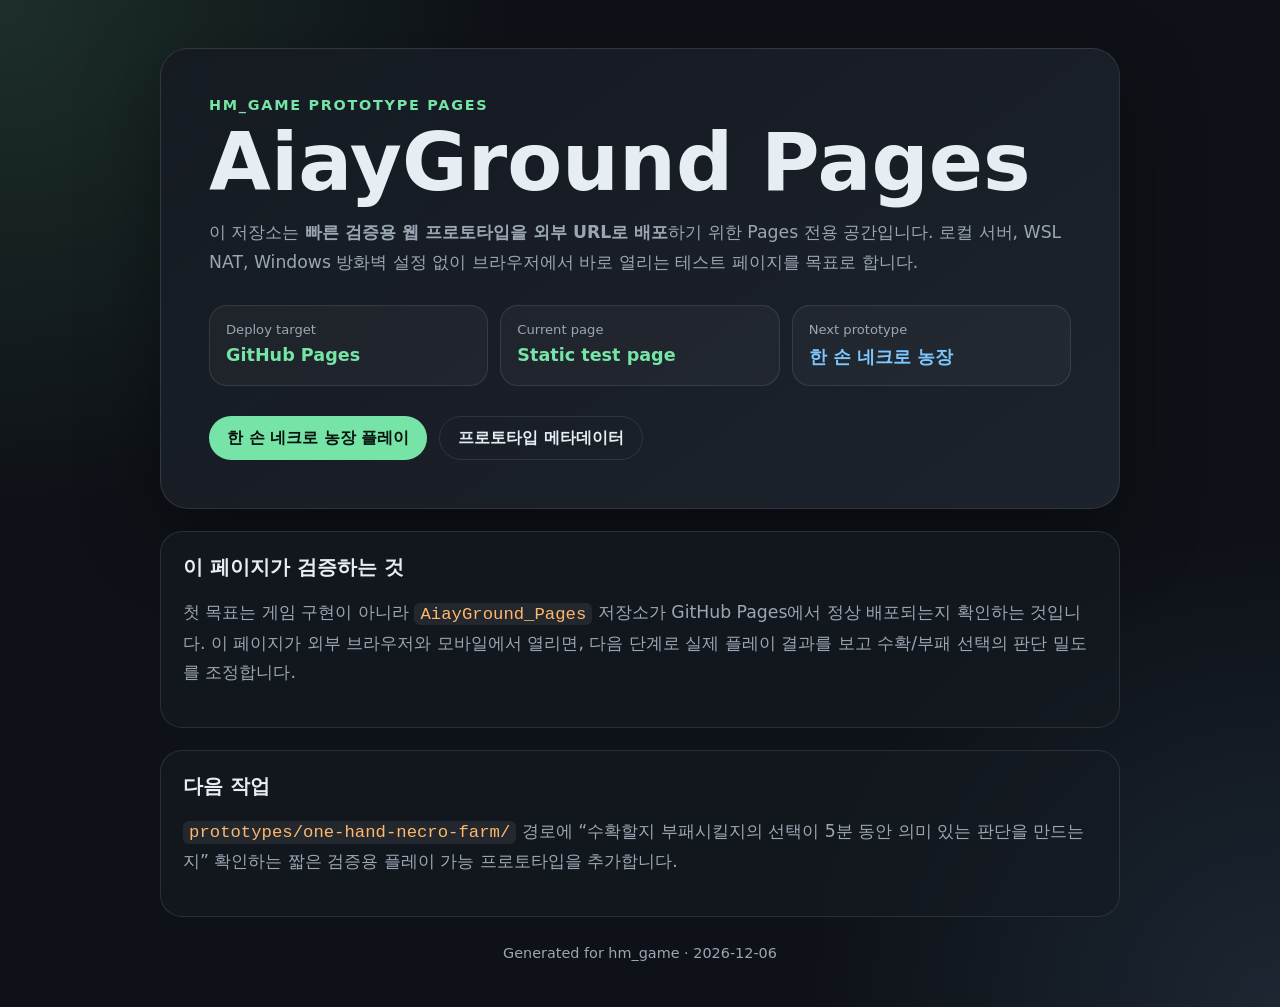
==== index.html @ cb05cf68 "[verified] add one-hand necro farm browser prototype" ====
<!doctype html>
<html lang="ko">
  <head>
    <meta charset="utf-8" />
    <meta name="viewport" content="width=device-width, initial-scale=1, viewport-fit=cover" />
    <title>AiayGround Pages</title>
    <meta name="description" content="hm_game 검증용 웹 프로토타입 배포 페이지" />
    <style>
      :root {
        color-scheme: dark;
        --bg: #0e1117;
        --panel: #161b22;
        --panel-2: #1f2630;
        --text: #e6edf3;
        --muted: #9aa7b3;
        --accent: #76e4a6;
        --accent-2: #7cc7ff;
        --danger: #ffb86b;
        --border: rgba(255,255,255,0.1);
        font-family: ui-sans-serif, system-ui, -apple-system, BlinkMacSystemFont, "Segoe UI", sans-serif;
      }
      * { box-sizing: border-box; }
      body {
        margin: 0;
        min-height: 100vh;
        background:
          radial-gradient(circle at top left, rgba(118, 228, 166, 0.14), transparent 32rem),
          radial-gradient(circle at bottom right, rgba(124, 199, 255, 0.12), transparent 30rem),
          var(--bg);
        color: var(--text);
      }
      main {
        width: min(960px, calc(100% - 32px));
        margin: 0 auto;
        padding: 48px 0;
      }
      .hero {
        border: 1px solid var(--border);
        background: linear-gradient(145deg, rgba(22,27,34,0.92), rgba(31,38,48,0.86));
        border-radius: 28px;
        padding: clamp(24px, 5vw, 48px);
        box-shadow: 0 28px 80px rgba(0,0,0,0.35);
      }
      .eyebrow {
        color: var(--accent);
        font-size: 0.9rem;
        font-weight: 700;
        letter-spacing: 0.12em;
        text-transform: uppercase;
      }
      h1 {
        margin: 12px 0 12px;
        font-size: clamp(2.2rem, 8vw, 5rem);
        line-height: 0.95;
      }
      p {
        color: var(--muted);
        font-size: 1.08rem;
        line-height: 1.7;
      }
      .status {
        display: grid;
        grid-template-columns: repeat(auto-fit, minmax(180px, 1fr));
        gap: 12px;
        margin: 28px 0;
      }
      .card {
        border: 1px solid var(--border);
        border-radius: 18px;
        background: rgba(255,255,255,0.035);
        padding: 16px;
      }
      .label {
        color: var(--muted);
        font-size: 0.82rem;
        margin-bottom: 8px;
      }
      .value {
        color: var(--text);
        font-size: 1.1rem;
        font-weight: 700;
      }
      .value.ok { color: var(--accent); }
      .value.next { color: var(--accent-2); }
      .actions {
        display: flex;
        flex-wrap: wrap;
        gap: 12px;
        margin-top: 30px;
      }
      a.button {
        display: inline-flex;
        align-items: center;
        min-height: 44px;
        border-radius: 999px;
        padding: 0 18px;
        color: #07130d;
        background: var(--accent);
        text-decoration: none;
        font-weight: 800;
      }
      a.button.secondary {
        color: var(--text);
        background: transparent;
        border: 1px solid var(--border);
      }
      .section {
        margin-top: 22px;
        border: 1px solid var(--border);
        border-radius: 22px;
        background: rgba(22,27,34,0.72);
        padding: 22px;
      }
      .section h2 {
        margin: 0 0 10px;
        font-size: 1.25rem;
      }
      code {
        color: var(--danger);
        background: rgba(255,255,255,0.07);
        border-radius: 6px;
        padding: 0.1em 0.35em;
      }
      footer {
        color: var(--muted);
        font-size: 0.9rem;
        text-align: center;
        padding: 28px 0 0;
      }
      @media (max-width: 560px) {
        main { width: min(100% - 20px, 960px); padding: 20px 0; }
        .hero { border-radius: 22px; }
        .actions { flex-direction: column; }
        a.button { justify-content: center; width: 100%; }
      }
    </style>
  </head>
  <body>
    <main>
      <section class="hero">
        <div class="eyebrow">hm_game prototype pages</div>
        <h1>AiayGround Pages</h1>
        <p>
          이 저장소는 <strong>빠른 검증용 웹 프로토타입을 외부 URL로 배포</strong>하기 위한 Pages 전용 공간입니다.
          로컬 서버, WSL NAT, Windows 방화벽 설정 없이 브라우저에서 바로 열리는 테스트 페이지를 목표로 합니다.
        </p>

        <div class="status">
          <div class="card">
            <div class="label">Deploy target</div>
            <div class="value ok">GitHub Pages</div>
          </div>
          <div class="card">
            <div class="label">Current page</div>
            <div class="value ok">Static test page</div>
          </div>
          <div class="card">
            <div class="label">Next prototype</div>
            <div class="value next">한 손 네크로 농장</div>
          </div>
        </div>

        <div class="actions">
          <a class="button" href="./prototypes/one-hand-necro-farm/">한 손 네크로 농장 플레이</a>
          <a class="button secondary" href="./prototypes/one-hand-necro-farm/prototype.meta.json">프로토타입 메타데이터</a>
        </div>
      </section>

      <section class="section">
        <h2>이 페이지가 검증하는 것</h2>
        <p>
          첫 목표는 게임 구현이 아니라 <code>AiayGround_Pages</code> 저장소가 GitHub Pages에서 정상 배포되는지 확인하는 것입니다.
          이 페이지가 외부 브라우저와 모바일에서 열리면, 다음 단계로 실제 플레이 결과를 보고 수확/부패 선택의 판단 밀도를 조정합니다.
        </p>
      </section>

      <section class="section">
        <h2>다음 작업</h2>
        <p>
          <code>prototypes/one-hand-necro-farm/</code> 경로에 “수확할지 부패시킬지의 선택이 5분 동안 의미 있는 판단을 만드는지” 확인하는
          짧은 검증용 플레이 가능 프로토타입을 추가합니다.
        </p>
      </section>

      <footer>
        Generated for hm_game · <span id="stamp"></span>
      </footer>
    </main>
    <script>
      document.getElementById('stamp').textContent = new Date().toISOString().slice(0, 10);
    </script>
  </body>
</html>
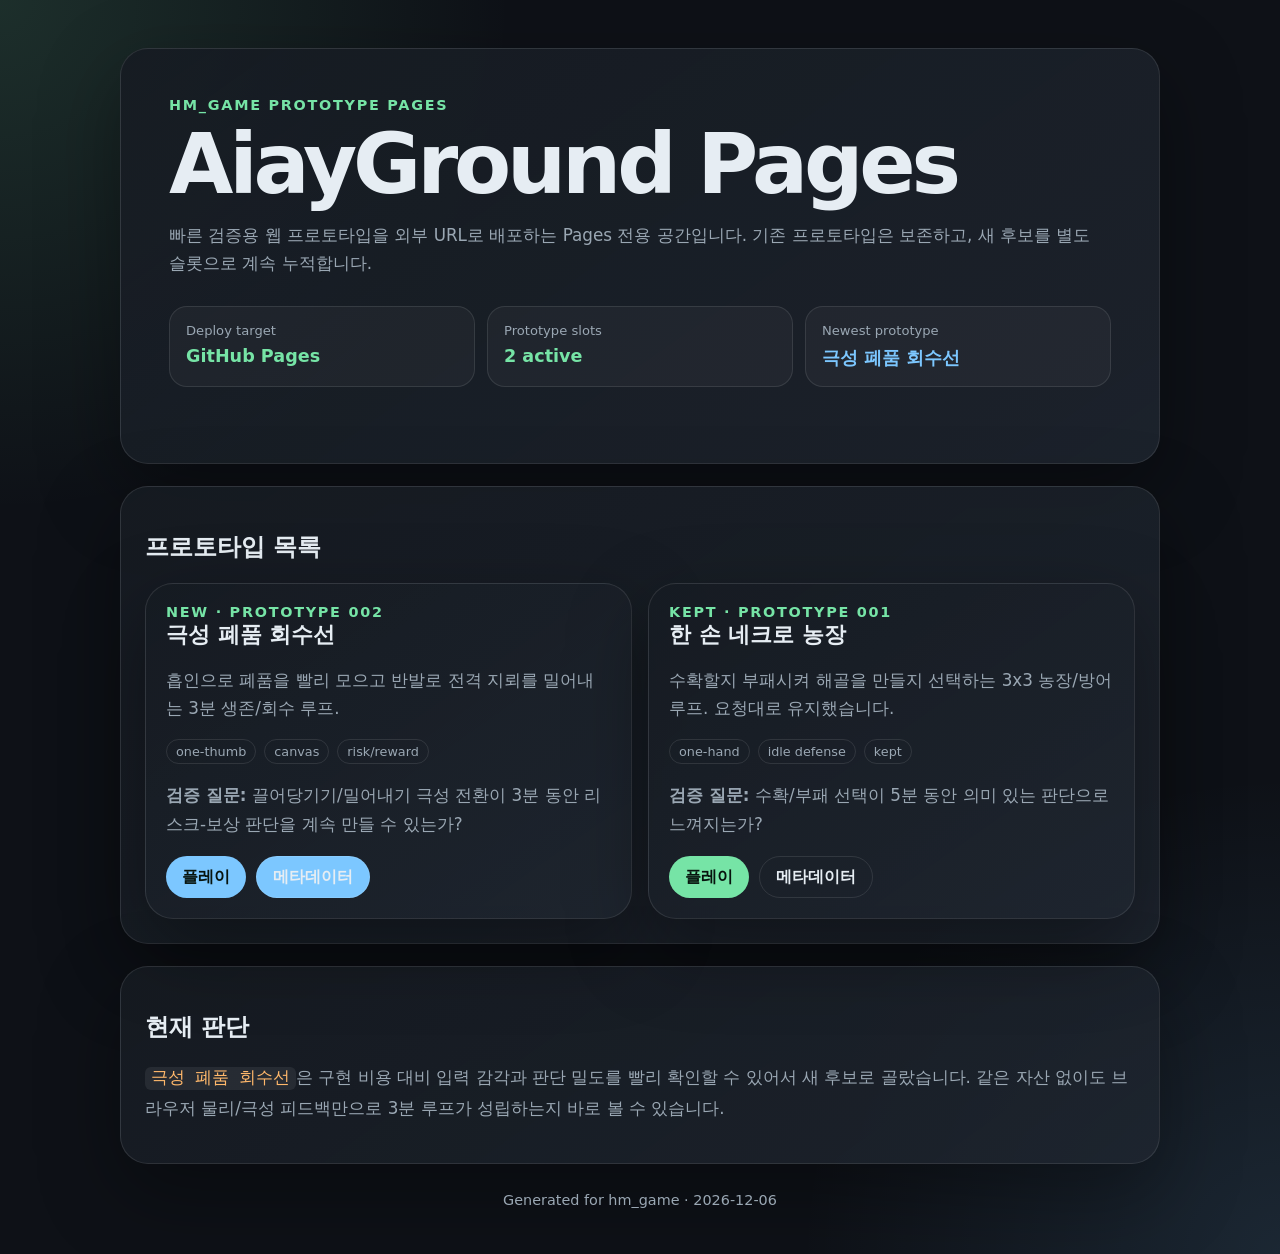
==== commit 5b4d3d8f: "[verified] add polarity salvage browser prototype" ====
--- a/index.html
+++ b/index.html
@@ -6,133 +6,11 @@
     <title>AiayGround Pages</title>
     <meta name="description" content="hm_game 검증용 웹 프로토타입 배포 페이지" />
     <style>
-      :root {
-        color-scheme: dark;
-        --bg: #0e1117;
-        --panel: #161b22;
-        --panel-2: #1f2630;
-        --text: #e6edf3;
-        --muted: #9aa7b3;
-        --accent: #76e4a6;
-        --accent-2: #7cc7ff;
-        --danger: #ffb86b;
-        --border: rgba(255,255,255,0.1);
-        font-family: ui-sans-serif, system-ui, -apple-system, BlinkMacSystemFont, "Segoe UI", sans-serif;
-      }
-      * { box-sizing: border-box; }
-      body {
-        margin: 0;
-        min-height: 100vh;
-        background:
-          radial-gradient(circle at top left, rgba(118, 228, 166, 0.14), transparent 32rem),
-          radial-gradient(circle at bottom right, rgba(124, 199, 255, 0.12), transparent 30rem),
-          var(--bg);
-        color: var(--text);
-      }
-      main {
-        width: min(960px, calc(100% - 32px));
-        margin: 0 auto;
-        padding: 48px 0;
-      }
-      .hero {
-        border: 1px solid var(--border);
-        background: linear-gradient(145deg, rgba(22,27,34,0.92), rgba(31,38,48,0.86));
-        border-radius: 28px;
-        padding: clamp(24px, 5vw, 48px);
-        box-shadow: 0 28px 80px rgba(0,0,0,0.35);
-      }
-      .eyebrow {
-        color: var(--accent);
-        font-size: 0.9rem;
-        font-weight: 700;
-        letter-spacing: 0.12em;
-        text-transform: uppercase;
-      }
-      h1 {
-        margin: 12px 0 12px;
-        font-size: clamp(2.2rem, 8vw, 5rem);
-        line-height: 0.95;
-      }
-      p {
-        color: var(--muted);
-        font-size: 1.08rem;
-        line-height: 1.7;
-      }
-      .status {
-        display: grid;
-        grid-template-columns: repeat(auto-fit, minmax(180px, 1fr));
-        gap: 12px;
-        margin: 28px 0;
-      }
-      .card {
-        border: 1px solid var(--border);
-        border-radius: 18px;
-        background: rgba(255,255,255,0.035);
-        padding: 16px;
-      }
-      .label {
-        color: var(--muted);
-        font-size: 0.82rem;
-        margin-bottom: 8px;
-      }
-      .value {
-        color: var(--text);
-        font-size: 1.1rem;
-        font-weight: 700;
-      }
-      .value.ok { color: var(--accent); }
-      .value.next { color: var(--accent-2); }
-      .actions {
-        display: flex;
-        flex-wrap: wrap;
-        gap: 12px;
-        margin-top: 30px;
-      }
-      a.button {
-        display: inline-flex;
-        align-items: center;
-        min-height: 44px;
-        border-radius: 999px;
-        padding: 0 18px;
-        color: #07130d;
-        background: var(--accent);
-        text-decoration: none;
-        font-weight: 800;
-      }
-      a.button.secondary {
-        color: var(--text);
-        background: transparent;
-        border: 1px solid var(--border);
-      }
-      .section {
-        margin-top: 22px;
-        border: 1px solid var(--border);
-        border-radius: 22px;
-        background: rgba(22,27,34,0.72);
-        padding: 22px;
-      }
-      .section h2 {
-        margin: 0 0 10px;
-        font-size: 1.25rem;
-      }
-      code {
-        color: var(--danger);
-        background: rgba(255,255,255,0.07);
-        border-radius: 6px;
-        padding: 0.1em 0.35em;
-      }
-      footer {
-        color: var(--muted);
-        font-size: 0.9rem;
-        text-align: center;
-        padding: 28px 0 0;
-      }
-      @media (max-width: 560px) {
-        main { width: min(100% - 20px, 960px); padding: 20px 0; }
-        .hero { border-radius: 22px; }
-        .actions { flex-direction: column; }
-        a.button { justify-content: center; width: 100%; }
-      }
+      :root { color-scheme: dark; --bg:#0e1117; --panel:#161b22; --panel2:#1f2630; --text:#e6edf3; --muted:#9aa7b3; --accent:#76e4a6; --accent2:#7cc7ff; --warn:#ffb86b; --border:rgba(255,255,255,.1); font-family:ui-sans-serif,system-ui,-apple-system,BlinkMacSystemFont,"Segoe UI",sans-serif; }
+      *{box-sizing:border-box} body{margin:0;min-height:100vh;background:radial-gradient(circle at top left,rgba(118,228,166,.14),transparent 32rem),radial-gradient(circle at bottom right,rgba(124,199,255,.12),transparent 30rem),var(--bg);color:var(--text)}
+      main{width:min(1040px,calc(100% - 32px));margin:0 auto;padding:48px 0}.hero,.section,.proto{border:1px solid var(--border);background:linear-gradient(145deg,rgba(22,27,34,.92),rgba(31,38,48,.82));border-radius:28px;box-shadow:0 28px 80px rgba(0,0,0,.35)}.hero{padding:clamp(24px,5vw,48px)}
+      .eyebrow{color:var(--accent);font-size:.9rem;font-weight:800;letter-spacing:.12em;text-transform:uppercase}h1{margin:12px 0;font-size:clamp(2.4rem,8vw,5.2rem);line-height:.95;letter-spacing:-.05em}p{color:var(--muted);font-size:1.05rem;line-height:1.7}.status{display:grid;grid-template-columns:repeat(auto-fit,minmax(180px,1fr));gap:12px;margin:28px 0}.card{border:1px solid var(--border);border-radius:18px;background:rgba(255,255,255,.035);padding:16px}.label{color:var(--muted);font-size:.82rem;margin-bottom:8px}.value{font-size:1.1rem;font-weight:800}.ok{color:var(--accent)}.next{color:var(--accent2)}
+      .section{margin-top:22px;padding:24px}.grid{display:grid;grid-template-columns:repeat(auto-fit,minmax(280px,1fr));gap:16px;margin-top:14px}.proto{padding:20px}.proto h3{margin:0 0 8px;font-size:1.35rem}.tags{display:flex;flex-wrap:wrap;gap:8px;margin:14px 0}.tag{border:1px solid var(--border);border-radius:999px;padding:4px 9px;color:var(--muted);font-size:.8rem}.actions{display:flex;flex-wrap:wrap;gap:10px;margin-top:18px}a.button{display:inline-flex;align-items:center;justify-content:center;min-height:42px;border-radius:999px;padding:0 16px;color:#07130d;background:var(--accent);text-decoration:none;font-weight:900}.proto.featured a.button{background:var(--accent2)}a.secondary{color:var(--text);background:transparent;border:1px solid var(--border)}code{color:var(--warn);background:rgba(255,255,255,.07);border-radius:6px;padding:.1em .35em}footer{color:var(--muted);font-size:.9rem;text-align:center;padding:28px 0 0}@media(max-width:560px){main{width:min(100% - 20px,1040px);padding:20px 0}.hero,.section,.proto{border-radius:22px}.actions{flex-direction:column}a.button{width:100%}}
     </style>
   </head>
   <body>
@@ -140,54 +18,40 @@
       <section class="hero">
         <div class="eyebrow">hm_game prototype pages</div>
         <h1>AiayGround Pages</h1>
-        <p>
-          이 저장소는 <strong>빠른 검증용 웹 프로토타입을 외부 URL로 배포</strong>하기 위한 Pages 전용 공간입니다.
-          로컬 서버, WSL NAT, Windows 방화벽 설정 없이 브라우저에서 바로 열리는 테스트 페이지를 목표로 합니다.
-        </p>
-
+        <p>빠른 검증용 웹 프로토타입을 외부 URL로 배포하는 Pages 전용 공간입니다. 기존 프로토타입은 보존하고, 새 후보를 별도 슬롯으로 계속 누적합니다.</p>
         <div class="status">
-          <div class="card">
-            <div class="label">Deploy target</div>
-            <div class="value ok">GitHub Pages</div>
-          </div>
-          <div class="card">
-            <div class="label">Current page</div>
-            <div class="value ok">Static test page</div>
-          </div>
-          <div class="card">
-            <div class="label">Next prototype</div>
-            <div class="value next">한 손 네크로 농장</div>
-          </div>
-        </div>
-
-        <div class="actions">
-          <a class="button" href="./prototypes/one-hand-necro-farm/">한 손 네크로 농장 플레이</a>
-          <a class="button secondary" href="./prototypes/one-hand-necro-farm/prototype.meta.json">프로토타입 메타데이터</a>
+          <div class="card"><div class="label">Deploy target</div><div class="value ok">GitHub Pages</div></div>
+          <div class="card"><div class="label">Prototype slots</div><div class="value ok">2 active</div></div>
+          <div class="card"><div class="label">Newest prototype</div><div class="value next">극성 폐품 회수선</div></div>
         </div>
       </section>
-
       <section class="section">
-        <h2>이 페이지가 검증하는 것</h2>
-        <p>
-          첫 목표는 게임 구현이 아니라 <code>AiayGround_Pages</code> 저장소가 GitHub Pages에서 정상 배포되는지 확인하는 것입니다.
-          이 페이지가 외부 브라우저와 모바일에서 열리면, 다음 단계로 실제 플레이 결과를 보고 수확/부패 선택의 판단 밀도를 조정합니다.
-        </p>
+        <h2>프로토타입 목록</h2>
+        <div class="grid">
+          <article class="proto featured">
+            <div class="eyebrow">new · prototype 002</div>
+            <h3>극성 폐품 회수선</h3>
+            <p>흡인으로 폐품을 빨리 모으고 반발로 전격 지뢰를 밀어내는 3분 생존/회수 루프.</p>
+            <div class="tags"><span class="tag">one-thumb</span><span class="tag">canvas</span><span class="tag">risk/reward</span></div>
+            <p><strong>검증 질문:</strong> 끌어당기기/밀어내기 극성 전환이 3분 동안 리스크-보상 판단을 계속 만들 수 있는가?</p>
+            <div class="actions"><a class="button" href="./prototypes/polarity-salvage/">플레이</a><a class="button secondary" href="./prototypes/polarity-salvage/prototype.meta.json">메타데이터</a></div>
+          </article>
+          <article class="proto">
+            <div class="eyebrow">kept · prototype 001</div>
+            <h3>한 손 네크로 농장</h3>
+            <p>수확할지 부패시켜 해골을 만들지 선택하는 3x3 농장/방어 루프. 요청대로 유지했습니다.</p>
+            <div class="tags"><span class="tag">one-hand</span><span class="tag">idle defense</span><span class="tag">kept</span></div>
+            <p><strong>검증 질문:</strong> 수확/부패 선택이 5분 동안 의미 있는 판단으로 느껴지는가?</p>
+            <div class="actions"><a class="button" href="./prototypes/one-hand-necro-farm/">플레이</a><a class="button secondary" href="./prototypes/one-hand-necro-farm/prototype.meta.json">메타데이터</a></div>
+          </article>
+        </div>
       </section>
-
       <section class="section">
-        <h2>다음 작업</h2>
-        <p>
-          <code>prototypes/one-hand-necro-farm/</code> 경로에 “수확할지 부패시킬지의 선택이 5분 동안 의미 있는 판단을 만드는지” 확인하는
-          짧은 검증용 플레이 가능 프로토타입을 추가합니다.
-        </p>
+        <h2>현재 판단</h2>
+        <p><code>극성 폐품 회수선</code>은 구현 비용 대비 입력 감각과 판단 밀도를 빨리 확인할 수 있어서 새 후보로 골랐습니다. 같은 자산 없이도 브라우저 물리/극성 피드백만으로 3분 루프가 성립하는지 바로 볼 수 있습니다.</p>
       </section>
-
-      <footer>
-        Generated for hm_game · <span id="stamp"></span>
-      </footer>
+      <footer>Generated for hm_game · <span id="stamp"></span></footer>
     </main>
-    <script>
-      document.getElementById('stamp').textContent = new Date().toISOString().slice(0, 10);
-    </script>
+    <script>document.getElementById('stamp').textContent = new Date().toISOString().slice(0,10);</script>
   </body>
 </html>
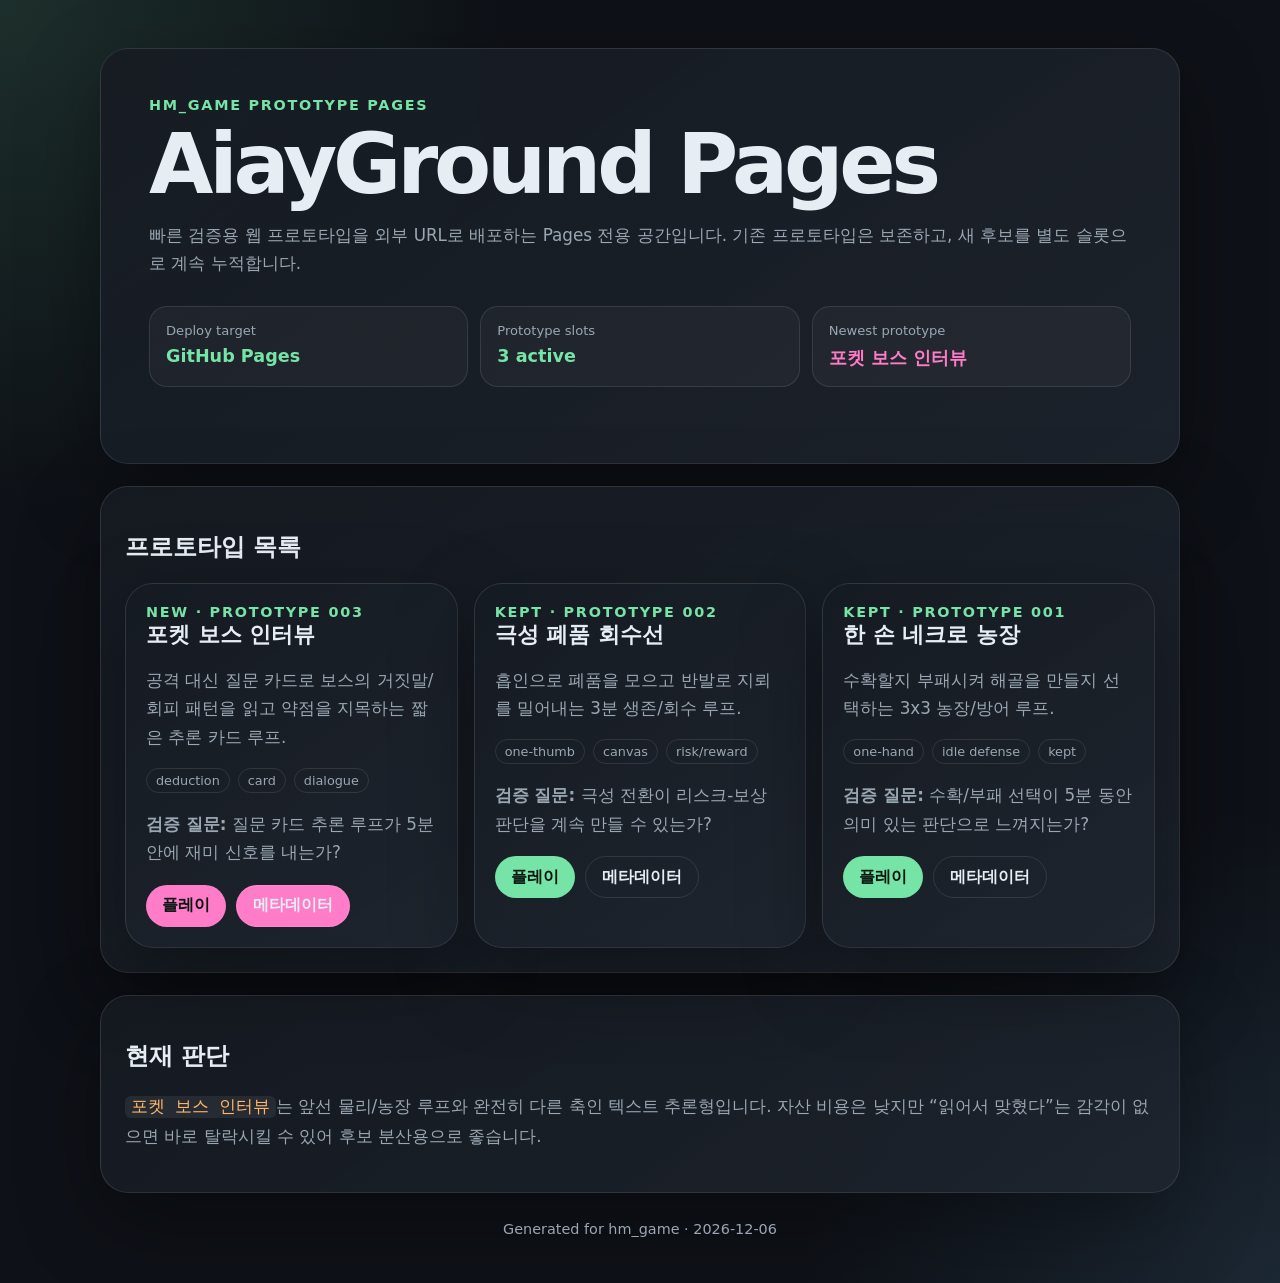
==== commit 1bc7b375: "[verified] add boss interview browser prototype" ====
--- a/index.html
+++ b/index.html
@@ -6,52 +6,18 @@
     <title>AiayGround Pages</title>
     <meta name="description" content="hm_game 검증용 웹 프로토타입 배포 페이지" />
     <style>
-      :root { color-scheme: dark; --bg:#0e1117; --panel:#161b22; --panel2:#1f2630; --text:#e6edf3; --muted:#9aa7b3; --accent:#76e4a6; --accent2:#7cc7ff; --warn:#ffb86b; --border:rgba(255,255,255,.1); font-family:ui-sans-serif,system-ui,-apple-system,BlinkMacSystemFont,"Segoe UI",sans-serif; }
-      *{box-sizing:border-box} body{margin:0;min-height:100vh;background:radial-gradient(circle at top left,rgba(118,228,166,.14),transparent 32rem),radial-gradient(circle at bottom right,rgba(124,199,255,.12),transparent 30rem),var(--bg);color:var(--text)}
-      main{width:min(1040px,calc(100% - 32px));margin:0 auto;padding:48px 0}.hero,.section,.proto{border:1px solid var(--border);background:linear-gradient(145deg,rgba(22,27,34,.92),rgba(31,38,48,.82));border-radius:28px;box-shadow:0 28px 80px rgba(0,0,0,.35)}.hero{padding:clamp(24px,5vw,48px)}
-      .eyebrow{color:var(--accent);font-size:.9rem;font-weight:800;letter-spacing:.12em;text-transform:uppercase}h1{margin:12px 0;font-size:clamp(2.4rem,8vw,5.2rem);line-height:.95;letter-spacing:-.05em}p{color:var(--muted);font-size:1.05rem;line-height:1.7}.status{display:grid;grid-template-columns:repeat(auto-fit,minmax(180px,1fr));gap:12px;margin:28px 0}.card{border:1px solid var(--border);border-radius:18px;background:rgba(255,255,255,.035);padding:16px}.label{color:var(--muted);font-size:.82rem;margin-bottom:8px}.value{font-size:1.1rem;font-weight:800}.ok{color:var(--accent)}.next{color:var(--accent2)}
-      .section{margin-top:22px;padding:24px}.grid{display:grid;grid-template-columns:repeat(auto-fit,minmax(280px,1fr));gap:16px;margin-top:14px}.proto{padding:20px}.proto h3{margin:0 0 8px;font-size:1.35rem}.tags{display:flex;flex-wrap:wrap;gap:8px;margin:14px 0}.tag{border:1px solid var(--border);border-radius:999px;padding:4px 9px;color:var(--muted);font-size:.8rem}.actions{display:flex;flex-wrap:wrap;gap:10px;margin-top:18px}a.button{display:inline-flex;align-items:center;justify-content:center;min-height:42px;border-radius:999px;padding:0 16px;color:#07130d;background:var(--accent);text-decoration:none;font-weight:900}.proto.featured a.button{background:var(--accent2)}a.secondary{color:var(--text);background:transparent;border:1px solid var(--border)}code{color:var(--warn);background:rgba(255,255,255,.07);border-radius:6px;padding:.1em .35em}footer{color:var(--muted);font-size:.9rem;text-align:center;padding:28px 0 0}@media(max-width:560px){main{width:min(100% - 20px,1040px);padding:20px 0}.hero,.section,.proto{border-radius:22px}.actions{flex-direction:column}a.button{width:100%}}
+      :root{color-scheme:dark;--bg:#0e1117;--panel:#161b22;--panel2:#1f2630;--text:#e6edf3;--muted:#9aa7b3;--accent:#76e4a6;--accent2:#7cc7ff;--pink:#ff7cc8;--warn:#ffb86b;--border:rgba(255,255,255,.1);font-family:ui-sans-serif,system-ui,-apple-system,BlinkMacSystemFont,"Segoe UI",sans-serif}*{box-sizing:border-box}body{margin:0;min-height:100vh;background:radial-gradient(circle at top left,rgba(118,228,166,.14),transparent 32rem),radial-gradient(circle at bottom right,rgba(124,199,255,.12),transparent 30rem),var(--bg);color:var(--text)}main{width:min(1080px,calc(100% - 32px));margin:0 auto;padding:48px 0}.hero,.section,.proto{border:1px solid var(--border);background:linear-gradient(145deg,rgba(22,27,34,.92),rgba(31,38,48,.82));border-radius:28px;box-shadow:0 28px 80px rgba(0,0,0,.35)}.hero{padding:clamp(24px,5vw,48px)}.eyebrow{color:var(--accent);font-size:.9rem;font-weight:800;letter-spacing:.12em;text-transform:uppercase}h1{margin:12px 0;font-size:clamp(2.4rem,8vw,5.2rem);line-height:.95;letter-spacing:-.05em}p{color:var(--muted);font-size:1.05rem;line-height:1.7}.status{display:grid;grid-template-columns:repeat(auto-fit,minmax(180px,1fr));gap:12px;margin:28px 0}.card{border:1px solid var(--border);border-radius:18px;background:rgba(255,255,255,.035);padding:16px}.label{color:var(--muted);font-size:.82rem;margin-bottom:8px}.value{font-size:1.1rem;font-weight:800}.ok{color:var(--accent)}.next{color:var(--pink)}.section{margin-top:22px;padding:24px}.grid{display:grid;grid-template-columns:repeat(auto-fit,minmax(280px,1fr));gap:16px;margin-top:14px}.proto{padding:20px}.proto h3{margin:0 0 8px;font-size:1.35rem}.tags{display:flex;flex-wrap:wrap;gap:8px;margin:14px 0}.tag{border:1px solid var(--border);border-radius:999px;padding:4px 9px;color:var(--muted);font-size:.8rem}.actions{display:flex;flex-wrap:wrap;gap:10px;margin-top:18px}a.button{display:inline-flex;align-items:center;justify-content:center;min-height:42px;border-radius:999px;padding:0 16px;color:#07130d;background:var(--accent);text-decoration:none;font-weight:900}.proto.featured a.button{background:var(--pink)}a.secondary{color:var(--text);background:transparent;border:1px solid var(--border)}code{color:var(--warn);background:rgba(255,255,255,.07);border-radius:6px;padding:.1em .35em}footer{color:var(--muted);font-size:.9rem;text-align:center;padding:28px 0 0}@media(max-width:560px){main{width:min(100% - 20px,1080px);padding:20px 0}.hero,.section,.proto{border-radius:22px}.actions{flex-direction:column}a.button{width:100%}}
     </style>
   </head>
-  <body>
-    <main>
-      <section class="hero">
-        <div class="eyebrow">hm_game prototype pages</div>
-        <h1>AiayGround Pages</h1>
-        <p>빠른 검증용 웹 프로토타입을 외부 URL로 배포하는 Pages 전용 공간입니다. 기존 프로토타입은 보존하고, 새 후보를 별도 슬롯으로 계속 누적합니다.</p>
-        <div class="status">
-          <div class="card"><div class="label">Deploy target</div><div class="value ok">GitHub Pages</div></div>
-          <div class="card"><div class="label">Prototype slots</div><div class="value ok">2 active</div></div>
-          <div class="card"><div class="label">Newest prototype</div><div class="value next">극성 폐품 회수선</div></div>
-        </div>
-      </section>
-      <section class="section">
-        <h2>프로토타입 목록</h2>
-        <div class="grid">
-          <article class="proto featured">
-            <div class="eyebrow">new · prototype 002</div>
-            <h3>극성 폐품 회수선</h3>
-            <p>흡인으로 폐품을 빨리 모으고 반발로 전격 지뢰를 밀어내는 3분 생존/회수 루프.</p>
-            <div class="tags"><span class="tag">one-thumb</span><span class="tag">canvas</span><span class="tag">risk/reward</span></div>
-            <p><strong>검증 질문:</strong> 끌어당기기/밀어내기 극성 전환이 3분 동안 리스크-보상 판단을 계속 만들 수 있는가?</p>
-            <div class="actions"><a class="button" href="./prototypes/polarity-salvage/">플레이</a><a class="button secondary" href="./prototypes/polarity-salvage/prototype.meta.json">메타데이터</a></div>
-          </article>
-          <article class="proto">
-            <div class="eyebrow">kept · prototype 001</div>
-            <h3>한 손 네크로 농장</h3>
-            <p>수확할지 부패시켜 해골을 만들지 선택하는 3x3 농장/방어 루프. 요청대로 유지했습니다.</p>
-            <div class="tags"><span class="tag">one-hand</span><span class="tag">idle defense</span><span class="tag">kept</span></div>
-            <p><strong>검증 질문:</strong> 수확/부패 선택이 5분 동안 의미 있는 판단으로 느껴지는가?</p>
-            <div class="actions"><a class="button" href="./prototypes/one-hand-necro-farm/">플레이</a><a class="button secondary" href="./prototypes/one-hand-necro-farm/prototype.meta.json">메타데이터</a></div>
-          </article>
-        </div>
-      </section>
-      <section class="section">
-        <h2>현재 판단</h2>
-        <p><code>극성 폐품 회수선</code>은 구현 비용 대비 입력 감각과 판단 밀도를 빨리 확인할 수 있어서 새 후보로 골랐습니다. 같은 자산 없이도 브라우저 물리/극성 피드백만으로 3분 루프가 성립하는지 바로 볼 수 있습니다.</p>
-      </section>
-      <footer>Generated for hm_game · <span id="stamp"></span></footer>
-    </main>
-    <script>document.getElementById('stamp').textContent = new Date().toISOString().slice(0,10);</script>
-  </body>
+  <body><main>
+    <section class="hero"><div class="eyebrow">hm_game prototype pages</div><h1>AiayGround Pages</h1><p>빠른 검증용 웹 프로토타입을 외부 URL로 배포하는 Pages 전용 공간입니다. 기존 프로토타입은 보존하고, 새 후보를 별도 슬롯으로 계속 누적합니다.</p><div class="status"><div class="card"><div class="label">Deploy target</div><div class="value ok">GitHub Pages</div></div><div class="card"><div class="label">Prototype slots</div><div class="value ok">3 active</div></div><div class="card"><div class="label">Newest prototype</div><div class="value next">포켓 보스 인터뷰</div></div></div></section>
+    <section class="section"><h2>프로토타입 목록</h2><div class="grid">
+      <article class="proto featured"><div class="eyebrow">new · prototype 003</div><h3>포켓 보스 인터뷰</h3><p>공격 대신 질문 카드로 보스의 거짓말/회피 패턴을 읽고 약점을 지목하는 짧은 추론 카드 루프.</p><div class="tags"><span class="tag">deduction</span><span class="tag">card</span><span class="tag">dialogue</span></div><p><strong>검증 질문:</strong> 질문 카드 추론 루프가 5분 안에 재미 신호를 내는가?</p><div class="actions"><a class="button" href="./prototypes/boss-interview/">플레이</a><a class="button secondary" href="./prototypes/boss-interview/prototype.meta.json">메타데이터</a></div></article>
+      <article class="proto"><div class="eyebrow">kept · prototype 002</div><h3>극성 폐품 회수선</h3><p>흡인으로 폐품을 모으고 반발로 지뢰를 밀어내는 3분 생존/회수 루프.</p><div class="tags"><span class="tag">one-thumb</span><span class="tag">canvas</span><span class="tag">risk/reward</span></div><p><strong>검증 질문:</strong> 극성 전환이 리스크-보상 판단을 계속 만들 수 있는가?</p><div class="actions"><a class="button" href="./prototypes/polarity-salvage/">플레이</a><a class="button secondary" href="./prototypes/polarity-salvage/prototype.meta.json">메타데이터</a></div></article>
+      <article class="proto"><div class="eyebrow">kept · prototype 001</div><h3>한 손 네크로 농장</h3><p>수확할지 부패시켜 해골을 만들지 선택하는 3x3 농장/방어 루프.</p><div class="tags"><span class="tag">one-hand</span><span class="tag">idle defense</span><span class="tag">kept</span></div><p><strong>검증 질문:</strong> 수확/부패 선택이 5분 동안 의미 있는 판단으로 느껴지는가?</p><div class="actions"><a class="button" href="./prototypes/one-hand-necro-farm/">플레이</a><a class="button secondary" href="./prototypes/one-hand-necro-farm/prototype.meta.json">메타데이터</a></div></article>
+    </div></section>
+    <section class="section"><h2>현재 판단</h2><p><code>포켓 보스 인터뷰</code>는 앞선 물리/농장 루프와 완전히 다른 축인 텍스트 추론형입니다. 자산 비용은 낮지만 “읽어서 맞혔다”는 감각이 없으면 바로 탈락시킬 수 있어 후보 분산용으로 좋습니다.</p></section>
+    <footer>Generated for hm_game · <span id="stamp"></span></footer>
+    <script>document.getElementById('stamp').textContent=new Date().toISOString().slice(0,10);</script>
+  </main></body>
 </html>
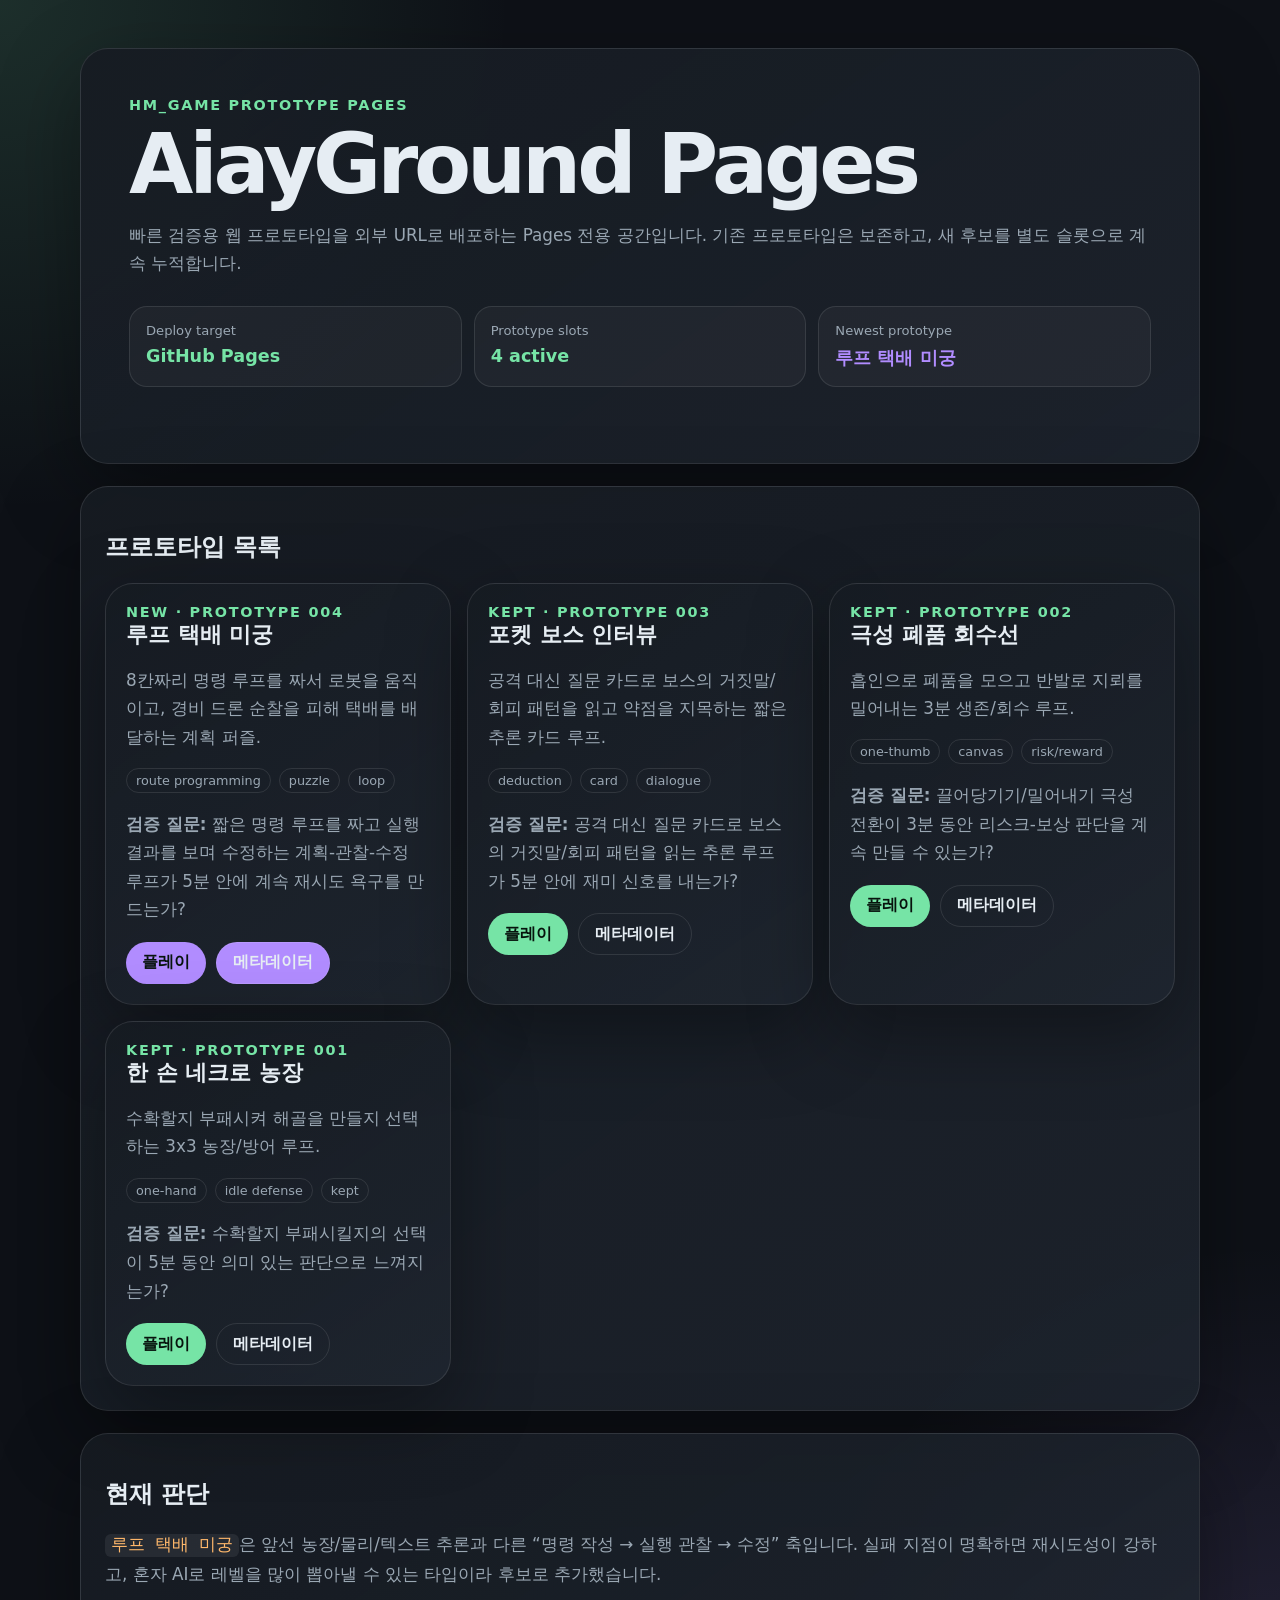
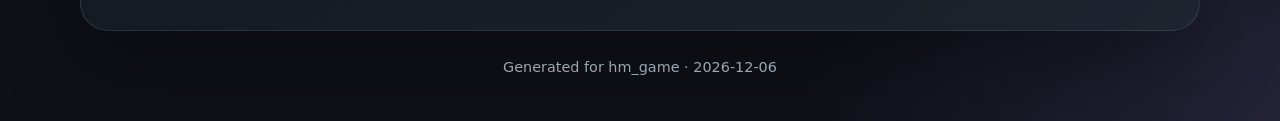
==== commit 226561e8: "[verified] add loop courier browser prototype" ====
--- a/index.html
+++ b/index.html
@@ -1,23 +1 @@
-<!doctype html>
-<html lang="ko">
-  <head>
-    <meta charset="utf-8" />
-    <meta name="viewport" content="width=device-width, initial-scale=1, viewport-fit=cover" />
-    <title>AiayGround Pages</title>
-    <meta name="description" content="hm_game 검증용 웹 프로토타입 배포 페이지" />
-    <style>
-      :root{color-scheme:dark;--bg:#0e1117;--panel:#161b22;--panel2:#1f2630;--text:#e6edf3;--muted:#9aa7b3;--accent:#76e4a6;--accent2:#7cc7ff;--pink:#ff7cc8;--warn:#ffb86b;--border:rgba(255,255,255,.1);font-family:ui-sans-serif,system-ui,-apple-system,BlinkMacSystemFont,"Segoe UI",sans-serif}*{box-sizing:border-box}body{margin:0;min-height:100vh;background:radial-gradient(circle at top left,rgba(118,228,166,.14),transparent 32rem),radial-gradient(circle at bottom right,rgba(124,199,255,.12),transparent 30rem),var(--bg);color:var(--text)}main{width:min(1080px,calc(100% - 32px));margin:0 auto;padding:48px 0}.hero,.section,.proto{border:1px solid var(--border);background:linear-gradient(145deg,rgba(22,27,34,.92),rgba(31,38,48,.82));border-radius:28px;box-shadow:0 28px 80px rgba(0,0,0,.35)}.hero{padding:clamp(24px,5vw,48px)}.eyebrow{color:var(--accent);font-size:.9rem;font-weight:800;letter-spacing:.12em;text-transform:uppercase}h1{margin:12px 0;font-size:clamp(2.4rem,8vw,5.2rem);line-height:.95;letter-spacing:-.05em}p{color:var(--muted);font-size:1.05rem;line-height:1.7}.status{display:grid;grid-template-columns:repeat(auto-fit,minmax(180px,1fr));gap:12px;margin:28px 0}.card{border:1px solid var(--border);border-radius:18px;background:rgba(255,255,255,.035);padding:16px}.label{color:var(--muted);font-size:.82rem;margin-bottom:8px}.value{font-size:1.1rem;font-weight:800}.ok{color:var(--accent)}.next{color:var(--pink)}.section{margin-top:22px;padding:24px}.grid{display:grid;grid-template-columns:repeat(auto-fit,minmax(280px,1fr));gap:16px;margin-top:14px}.proto{padding:20px}.proto h3{margin:0 0 8px;font-size:1.35rem}.tags{display:flex;flex-wrap:wrap;gap:8px;margin:14px 0}.tag{border:1px solid var(--border);border-radius:999px;padding:4px 9px;color:var(--muted);font-size:.8rem}.actions{display:flex;flex-wrap:wrap;gap:10px;margin-top:18px}a.button{display:inline-flex;align-items:center;justify-content:center;min-height:42px;border-radius:999px;padding:0 16px;color:#07130d;background:var(--accent);text-decoration:none;font-weight:900}.proto.featured a.button{background:var(--pink)}a.secondary{color:var(--text);background:transparent;border:1px solid var(--border)}code{color:var(--warn);background:rgba(255,255,255,.07);border-radius:6px;padding:.1em .35em}footer{color:var(--muted);font-size:.9rem;text-align:center;padding:28px 0 0}@media(max-width:560px){main{width:min(100% - 20px,1080px);padding:20px 0}.hero,.section,.proto{border-radius:22px}.actions{flex-direction:column}a.button{width:100%}}
-    </style>
-  </head>
-  <body><main>
-    <section class="hero"><div class="eyebrow">hm_game prototype pages</div><h1>AiayGround Pages</h1><p>빠른 검증용 웹 프로토타입을 외부 URL로 배포하는 Pages 전용 공간입니다. 기존 프로토타입은 보존하고, 새 후보를 별도 슬롯으로 계속 누적합니다.</p><div class="status"><div class="card"><div class="label">Deploy target</div><div class="value ok">GitHub Pages</div></div><div class="card"><div class="label">Prototype slots</div><div class="value ok">3 active</div></div><div class="card"><div class="label">Newest prototype</div><div class="value next">포켓 보스 인터뷰</div></div></div></section>
-    <section class="section"><h2>프로토타입 목록</h2><div class="grid">
-      <article class="proto featured"><div class="eyebrow">new · prototype 003</div><h3>포켓 보스 인터뷰</h3><p>공격 대신 질문 카드로 보스의 거짓말/회피 패턴을 읽고 약점을 지목하는 짧은 추론 카드 루프.</p><div class="tags"><span class="tag">deduction</span><span class="tag">card</span><span class="tag">dialogue</span></div><p><strong>검증 질문:</strong> 질문 카드 추론 루프가 5분 안에 재미 신호를 내는가?</p><div class="actions"><a class="button" href="./prototypes/boss-interview/">플레이</a><a class="button secondary" href="./prototypes/boss-interview/prototype.meta.json">메타데이터</a></div></article>
-      <article class="proto"><div class="eyebrow">kept · prototype 002</div><h3>극성 폐품 회수선</h3><p>흡인으로 폐품을 모으고 반발로 지뢰를 밀어내는 3분 생존/회수 루프.</p><div class="tags"><span class="tag">one-thumb</span><span class="tag">canvas</span><span class="tag">risk/reward</span></div><p><strong>검증 질문:</strong> 극성 전환이 리스크-보상 판단을 계속 만들 수 있는가?</p><div class="actions"><a class="button" href="./prototypes/polarity-salvage/">플레이</a><a class="button secondary" href="./prototypes/polarity-salvage/prototype.meta.json">메타데이터</a></div></article>
-      <article class="proto"><div class="eyebrow">kept · prototype 001</div><h3>한 손 네크로 농장</h3><p>수확할지 부패시켜 해골을 만들지 선택하는 3x3 농장/방어 루프.</p><div class="tags"><span class="tag">one-hand</span><span class="tag">idle defense</span><span class="tag">kept</span></div><p><strong>검증 질문:</strong> 수확/부패 선택이 5분 동안 의미 있는 판단으로 느껴지는가?</p><div class="actions"><a class="button" href="./prototypes/one-hand-necro-farm/">플레이</a><a class="button secondary" href="./prototypes/one-hand-necro-farm/prototype.meta.json">메타데이터</a></div></article>
-    </div></section>
-    <section class="section"><h2>현재 판단</h2><p><code>포켓 보스 인터뷰</code>는 앞선 물리/농장 루프와 완전히 다른 축인 텍스트 추론형입니다. 자산 비용은 낮지만 “읽어서 맞혔다”는 감각이 없으면 바로 탈락시킬 수 있어 후보 분산용으로 좋습니다.</p></section>
-    <footer>Generated for hm_game · <span id="stamp"></span></footer>
-    <script>document.getElementById('stamp').textContent=new Date().toISOString().slice(0,10);</script>
-  </main></body>
-</html>
+<!doctype html><html lang="ko"><head><meta charset="utf-8"/><meta name="viewport" content="width=device-width, initial-scale=1, viewport-fit=cover"/><title>AiayGround Pages</title><meta name="description" content="hm_game 검증용 웹 프로토타입 배포 페이지"/><style>:root{color-scheme:dark;--bg:#0e1117;--panel:#161b22;--panel2:#1f2630;--text:#e6edf3;--muted:#9aa7b3;--accent:#76e4a6;--accent2:#7cc7ff;--purple:#b18cff;--warn:#ffb86b;--border:rgba(255,255,255,.1);font-family:ui-sans-serif,system-ui,-apple-system,BlinkMacSystemFont,"Segoe UI",sans-serif}*{box-sizing:border-box}body{margin:0;min-height:100vh;background:radial-gradient(circle at top left,rgba(118,228,166,.14),transparent 32rem),radial-gradient(circle at bottom right,rgba(177,140,255,.14),transparent 30rem),var(--bg);color:var(--text)}main{width:min(1120px,calc(100% - 32px));margin:0 auto;padding:48px 0}.hero,.section,.proto{border:1px solid var(--border);background:linear-gradient(145deg,rgba(22,27,34,.92),rgba(31,38,48,.82));border-radius:28px;box-shadow:0 28px 80px rgba(0,0,0,.35)}.hero{padding:clamp(24px,5vw,48px)}.eyebrow{color:var(--accent);font-size:.9rem;font-weight:800;letter-spacing:.12em;text-transform:uppercase}h1{margin:12px 0;font-size:clamp(2.4rem,8vw,5.2rem);line-height:.95;letter-spacing:-.05em}p{color:var(--muted);font-size:1.05rem;line-height:1.7}.status{display:grid;grid-template-columns:repeat(auto-fit,minmax(180px,1fr));gap:12px;margin:28px 0}.card{border:1px solid var(--border);border-radius:18px;background:rgba(255,255,255,.035);padding:16px}.label{color:var(--muted);font-size:.82rem;margin-bottom:8px}.value{font-size:1.1rem;font-weight:800}.ok{color:var(--accent)}.next{color:var(--purple)}.section{margin-top:22px;padding:24px}.grid{display:grid;grid-template-columns:repeat(auto-fit,minmax(260px,1fr));gap:16px;margin-top:14px}.proto{padding:20px}.proto h3{margin:0 0 8px;font-size:1.35rem}.tags{display:flex;flex-wrap:wrap;gap:8px;margin:14px 0}.tag{border:1px solid var(--border);border-radius:999px;padding:4px 9px;color:var(--muted);font-size:.8rem}.actions{display:flex;flex-wrap:wrap;gap:10px;margin-top:18px}a.button{display:inline-flex;align-items:center;justify-content:center;min-height:42px;border-radius:999px;padding:0 16px;color:#07130d;background:var(--accent);text-decoration:none;font-weight:900}.proto.featured a.button{background:var(--purple)}a.secondary{color:var(--text);background:transparent;border:1px solid var(--border)}code{color:var(--warn);background:rgba(255,255,255,.07);border-radius:6px;padding:.1em .35em}footer{color:var(--muted);font-size:.9rem;text-align:center;padding:28px 0 0}@media(max-width:560px){main{width:min(100% - 20px,1120px);padding:20px 0}.hero,.section,.proto{border-radius:22px}.actions{flex-direction:column}a.button{width:100%}}</style></head><body><main><section class="hero"><div class="eyebrow">hm_game prototype pages</div><h1>AiayGround Pages</h1><p>빠른 검증용 웹 프로토타입을 외부 URL로 배포하는 Pages 전용 공간입니다. 기존 프로토타입은 보존하고, 새 후보를 별도 슬롯으로 계속 누적합니다.</p><div class="status"><div class="card"><div class="label">Deploy target</div><div class="value ok">GitHub Pages</div></div><div class="card"><div class="label">Prototype slots</div><div class="value ok">4 active</div></div><div class="card"><div class="label">Newest prototype</div><div class="value next">루프 택배 미궁</div></div></div></section><section class="section"><h2>프로토타입 목록</h2><div class="grid"><article class="proto featured"><div class="eyebrow">new · prototype 004</div><h3>루프 택배 미궁</h3><p>8칸짜리 명령 루프를 짜서 로봇을 움직이고, 경비 드론 순찰을 피해 택배를 배달하는 계획 퍼즐.</p><div class="tags"><span class="tag">route programming</span><span class="tag">puzzle</span><span class="tag">loop</span></div><p><strong>검증 질문:</strong> 짧은 명령 루프를 짜고 실행 결과를 보며 수정하는 계획-관찰-수정 루프가 5분 안에 계속 재시도 욕구를 만드는가?</p><div class="actions"><a class="button" href="./prototypes/loop-courier/">플레이</a><a class="button secondary" href="./prototypes/loop-courier/prototype.meta.json">메타데이터</a></div></article><article class="proto"><div class="eyebrow">kept · prototype 003</div><h3>포켓 보스 인터뷰</h3><p>공격 대신 질문 카드로 보스의 거짓말/회피 패턴을 읽고 약점을 지목하는 짧은 추론 카드 루프.</p><div class="tags"><span class="tag">deduction</span><span class="tag">card</span><span class="tag">dialogue</span></div><p><strong>검증 질문:</strong> 공격 대신 질문 카드로 보스의 거짓말/회피 패턴을 읽는 추론 루프가 5분 안에 재미 신호를 내는가?</p><div class="actions"><a class="button" href="./prototypes/boss-interview/">플레이</a><a class="button secondary" href="./prototypes/boss-interview/prototype.meta.json">메타데이터</a></div></article><article class="proto"><div class="eyebrow">kept · prototype 002</div><h3>극성 폐품 회수선</h3><p>흡인으로 폐품을 모으고 반발로 지뢰를 밀어내는 3분 생존/회수 루프.</p><div class="tags"><span class="tag">one-thumb</span><span class="tag">canvas</span><span class="tag">risk/reward</span></div><p><strong>검증 질문:</strong> 끌어당기기/밀어내기 극성 전환이 3분 동안 리스크-보상 판단을 계속 만들 수 있는가?</p><div class="actions"><a class="button" href="./prototypes/polarity-salvage/">플레이</a><a class="button secondary" href="./prototypes/polarity-salvage/prototype.meta.json">메타데이터</a></div></article><article class="proto"><div class="eyebrow">kept · prototype 001</div><h3>한 손 네크로 농장</h3><p>수확할지 부패시켜 해골을 만들지 선택하는 3x3 농장/방어 루프.</p><div class="tags"><span class="tag">one-hand</span><span class="tag">idle defense</span><span class="tag">kept</span></div><p><strong>검증 질문:</strong> 수확할지 부패시킬지의 선택이 5분 동안 의미 있는 판단으로 느껴지는가?</p><div class="actions"><a class="button" href="./prototypes/one-hand-necro-farm/">플레이</a><a class="button secondary" href="./prototypes/one-hand-necro-farm/prototype.meta.json">메타데이터</a></div></article></div></section><section class="section"><h2>현재 판단</h2><p><code>루프 택배 미궁</code>은 앞선 농장/물리/텍스트 추론과 다른 “명령 작성 → 실행 관찰 → 수정” 축입니다. 실패 지점이 명확하면 재시도성이 강하고, 혼자 AI로 레벨을 많이 뽑아낼 수 있는 타입이라 후보로 추가했습니다.</p></section><footer>Generated for hm_game · <span id="stamp"></span></footer><script>document.getElementById('stamp').textContent=new Date().toISOString().slice(0,10);</script></main></body></html>
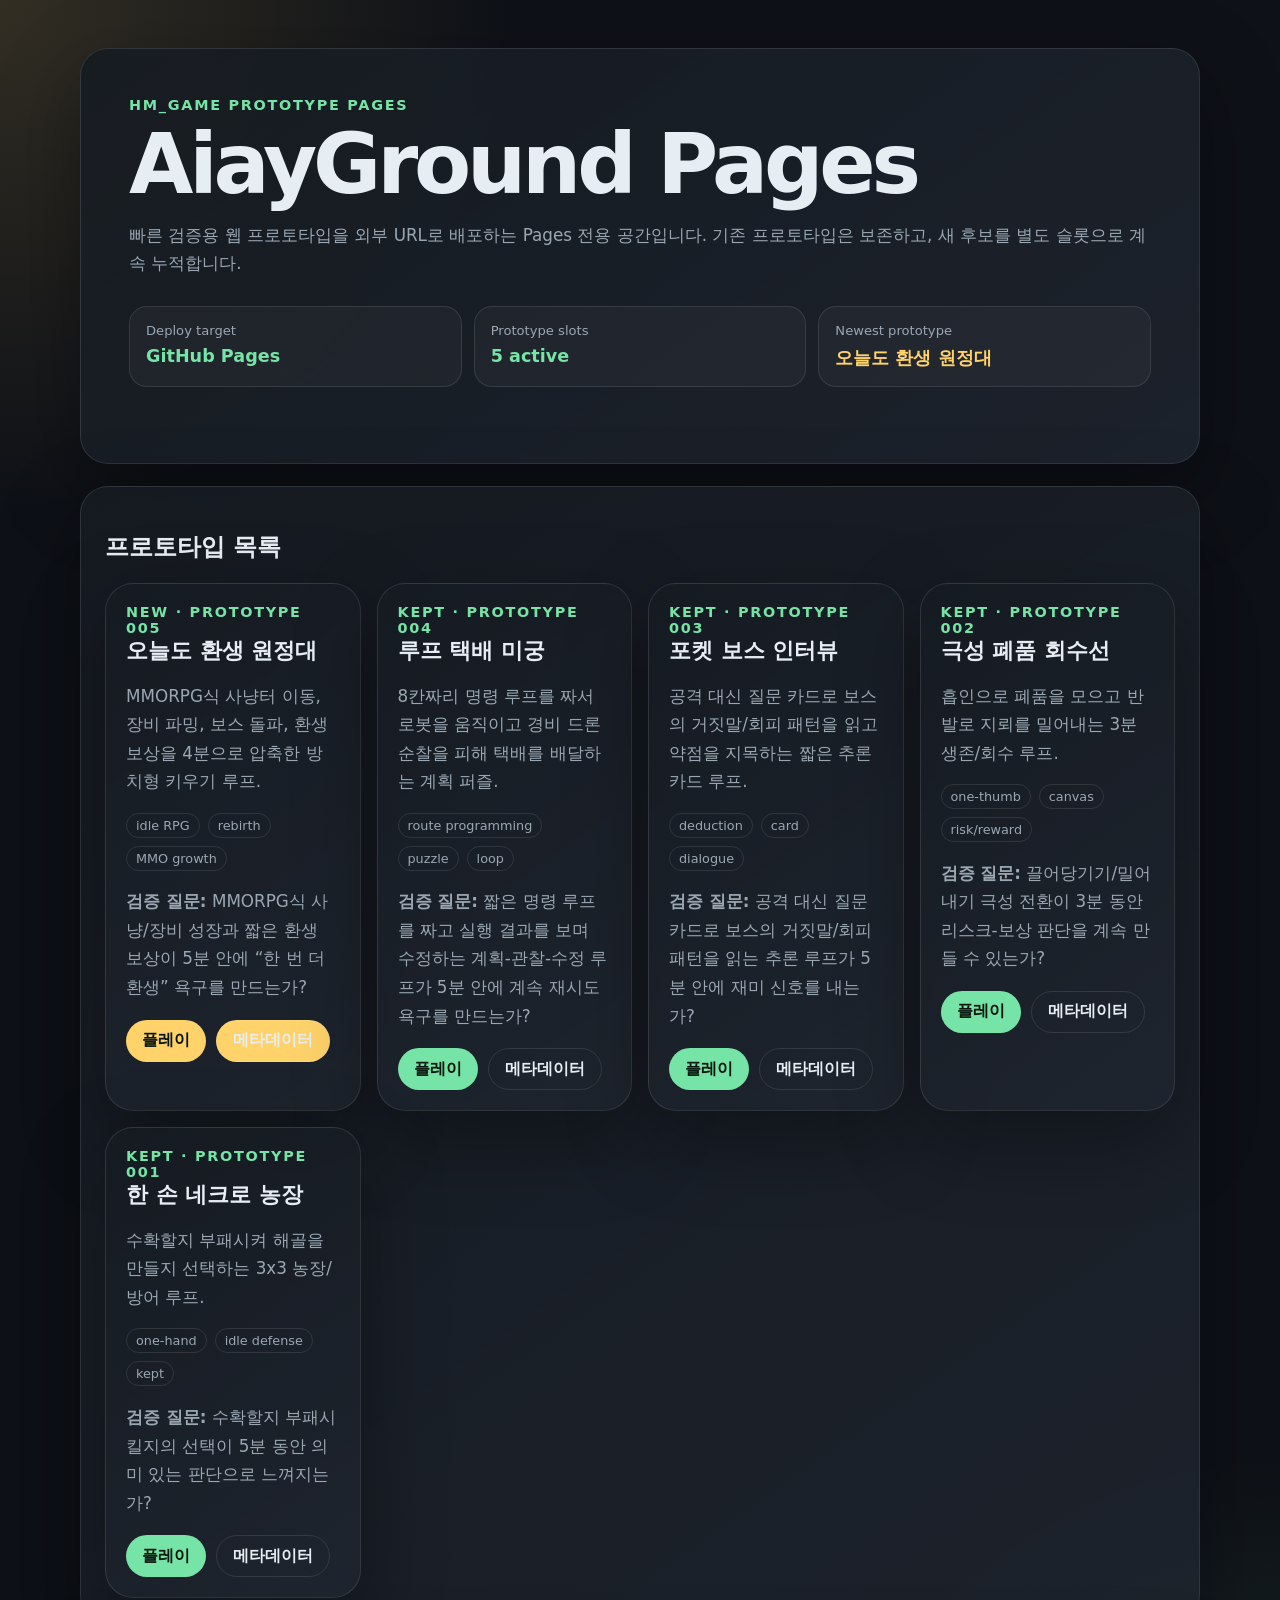
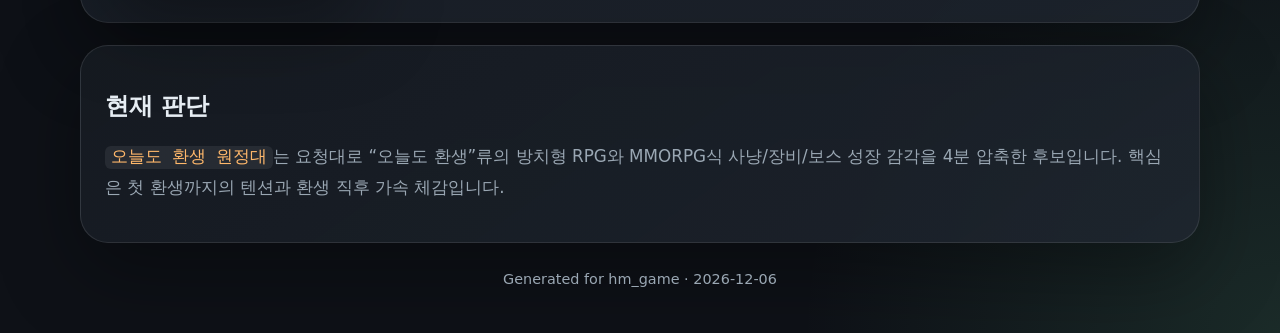
==== commit abadbbc5: "[verified] add rebirth idle RPG browser prototype" ====
--- a/index.html
+++ b/index.html
@@ -1 +1 @@
-<!doctype html><html lang="ko"><head><meta charset="utf-8"/><meta name="viewport" content="width=device-width, initial-scale=1, viewport-fit=cover"/><title>AiayGround Pages</title><meta name="description" content="hm_game 검증용 웹 프로토타입 배포 페이지"/><style>:root{color-scheme:dark;--bg:#0e1117;--panel:#161b22;--panel2:#1f2630;--text:#e6edf3;--muted:#9aa7b3;--accent:#76e4a6;--accent2:#7cc7ff;--purple:#b18cff;--warn:#ffb86b;--border:rgba(255,255,255,.1);font-family:ui-sans-serif,system-ui,-apple-system,BlinkMacSystemFont,"Segoe UI",sans-serif}*{box-sizing:border-box}body{margin:0;min-height:100vh;background:radial-gradient(circle at top left,rgba(118,228,166,.14),transparent 32rem),radial-gradient(circle at bottom right,rgba(177,140,255,.14),transparent 30rem),var(--bg);color:var(--text)}main{width:min(1120px,calc(100% - 32px));margin:0 auto;padding:48px 0}.hero,.section,.proto{border:1px solid var(--border);background:linear-gradient(145deg,rgba(22,27,34,.92),rgba(31,38,48,.82));border-radius:28px;box-shadow:0 28px 80px rgba(0,0,0,.35)}.hero{padding:clamp(24px,5vw,48px)}.eyebrow{color:var(--accent);font-size:.9rem;font-weight:800;letter-spacing:.12em;text-transform:uppercase}h1{margin:12px 0;font-size:clamp(2.4rem,8vw,5.2rem);line-height:.95;letter-spacing:-.05em}p{color:var(--muted);font-size:1.05rem;line-height:1.7}.status{display:grid;grid-template-columns:repeat(auto-fit,minmax(180px,1fr));gap:12px;margin:28px 0}.card{border:1px solid var(--border);border-radius:18px;background:rgba(255,255,255,.035);padding:16px}.label{color:var(--muted);font-size:.82rem;margin-bottom:8px}.value{font-size:1.1rem;font-weight:800}.ok{color:var(--accent)}.next{color:var(--purple)}.section{margin-top:22px;padding:24px}.grid{display:grid;grid-template-columns:repeat(auto-fit,minmax(260px,1fr));gap:16px;margin-top:14px}.proto{padding:20px}.proto h3{margin:0 0 8px;font-size:1.35rem}.tags{display:flex;flex-wrap:wrap;gap:8px;margin:14px 0}.tag{border:1px solid var(--border);border-radius:999px;padding:4px 9px;color:var(--muted);font-size:.8rem}.actions{display:flex;flex-wrap:wrap;gap:10px;margin-top:18px}a.button{display:inline-flex;align-items:center;justify-content:center;min-height:42px;border-radius:999px;padding:0 16px;color:#07130d;background:var(--accent);text-decoration:none;font-weight:900}.proto.featured a.button{background:var(--purple)}a.secondary{color:var(--text);background:transparent;border:1px solid var(--border)}code{color:var(--warn);background:rgba(255,255,255,.07);border-radius:6px;padding:.1em .35em}footer{color:var(--muted);font-size:.9rem;text-align:center;padding:28px 0 0}@media(max-width:560px){main{width:min(100% - 20px,1120px);padding:20px 0}.hero,.section,.proto{border-radius:22px}.actions{flex-direction:column}a.button{width:100%}}</style></head><body><main><section class="hero"><div class="eyebrow">hm_game prototype pages</div><h1>AiayGround Pages</h1><p>빠른 검증용 웹 프로토타입을 외부 URL로 배포하는 Pages 전용 공간입니다. 기존 프로토타입은 보존하고, 새 후보를 별도 슬롯으로 계속 누적합니다.</p><div class="status"><div class="card"><div class="label">Deploy target</div><div class="value ok">GitHub Pages</div></div><div class="card"><div class="label">Prototype slots</div><div class="value ok">4 active</div></div><div class="card"><div class="label">Newest prototype</div><div class="value next">루프 택배 미궁</div></div></div></section><section class="section"><h2>프로토타입 목록</h2><div class="grid"><article class="proto featured"><div class="eyebrow">new · prototype 004</div><h3>루프 택배 미궁</h3><p>8칸짜리 명령 루프를 짜서 로봇을 움직이고, 경비 드론 순찰을 피해 택배를 배달하는 계획 퍼즐.</p><div class="tags"><span class="tag">route programming</span><span class="tag">puzzle</span><span class="tag">loop</span></div><p><strong>검증 질문:</strong> 짧은 명령 루프를 짜고 실행 결과를 보며 수정하는 계획-관찰-수정 루프가 5분 안에 계속 재시도 욕구를 만드는가?</p><div class="actions"><a class="button" href="./prototypes/loop-courier/">플레이</a><a class="button secondary" href="./prototypes/loop-courier/prototype.meta.json">메타데이터</a></div></article><article class="proto"><div class="eyebrow">kept · prototype 003</div><h3>포켓 보스 인터뷰</h3><p>공격 대신 질문 카드로 보스의 거짓말/회피 패턴을 읽고 약점을 지목하는 짧은 추론 카드 루프.</p><div class="tags"><span class="tag">deduction</span><span class="tag">card</span><span class="tag">dialogue</span></div><p><strong>검증 질문:</strong> 공격 대신 질문 카드로 보스의 거짓말/회피 패턴을 읽는 추론 루프가 5분 안에 재미 신호를 내는가?</p><div class="actions"><a class="button" href="./prototypes/boss-interview/">플레이</a><a class="button secondary" href="./prototypes/boss-interview/prototype.meta.json">메타데이터</a></div></article><article class="proto"><div class="eyebrow">kept · prototype 002</div><h3>극성 폐품 회수선</h3><p>흡인으로 폐품을 모으고 반발로 지뢰를 밀어내는 3분 생존/회수 루프.</p><div class="tags"><span class="tag">one-thumb</span><span class="tag">canvas</span><span class="tag">risk/reward</span></div><p><strong>검증 질문:</strong> 끌어당기기/밀어내기 극성 전환이 3분 동안 리스크-보상 판단을 계속 만들 수 있는가?</p><div class="actions"><a class="button" href="./prototypes/polarity-salvage/">플레이</a><a class="button secondary" href="./prototypes/polarity-salvage/prototype.meta.json">메타데이터</a></div></article><article class="proto"><div class="eyebrow">kept · prototype 001</div><h3>한 손 네크로 농장</h3><p>수확할지 부패시켜 해골을 만들지 선택하는 3x3 농장/방어 루프.</p><div class="tags"><span class="tag">one-hand</span><span class="tag">idle defense</span><span class="tag">kept</span></div><p><strong>검증 질문:</strong> 수확할지 부패시킬지의 선택이 5분 동안 의미 있는 판단으로 느껴지는가?</p><div class="actions"><a class="button" href="./prototypes/one-hand-necro-farm/">플레이</a><a class="button secondary" href="./prototypes/one-hand-necro-farm/prototype.meta.json">메타데이터</a></div></article></div></section><section class="section"><h2>현재 판단</h2><p><code>루프 택배 미궁</code>은 앞선 농장/물리/텍스트 추론과 다른 “명령 작성 → 실행 관찰 → 수정” 축입니다. 실패 지점이 명확하면 재시도성이 강하고, 혼자 AI로 레벨을 많이 뽑아낼 수 있는 타입이라 후보로 추가했습니다.</p></section><footer>Generated for hm_game · <span id="stamp"></span></footer><script>document.getElementById('stamp').textContent=new Date().toISOString().slice(0,10);</script></main></body></html>+<!doctype html><html lang="ko"><head><meta charset="utf-8"/><meta name="viewport" content="width=device-width, initial-scale=1, viewport-fit=cover"/><title>AiayGround Pages</title><meta name="description" content="hm_game 검증용 웹 프로토타입 배포 페이지"/><style>:root{color-scheme:dark;--bg:#0e1117;--panel:#161b22;--panel2:#1f2630;--text:#e6edf3;--muted:#9aa7b3;--accent:#76e4a6;--gold:#ffd36a;--warn:#ffb86b;--border:rgba(255,255,255,.1);font-family:ui-sans-serif,system-ui,-apple-system,BlinkMacSystemFont,"Segoe UI",sans-serif}*{box-sizing:border-box}body{margin:0;min-height:100vh;background:radial-gradient(circle at top left,rgba(255,211,106,.15),transparent 32rem),radial-gradient(circle at bottom right,rgba(118,228,166,.12),transparent 30rem),var(--bg);color:var(--text)}main{width:min(1120px,calc(100% - 32px));margin:0 auto;padding:48px 0}.hero,.section,.proto{border:1px solid var(--border);background:linear-gradient(145deg,rgba(22,27,34,.92),rgba(31,38,48,.82));border-radius:28px;box-shadow:0 28px 80px rgba(0,0,0,.35)}.hero{padding:clamp(24px,5vw,48px)}.eyebrow{color:var(--accent);font-size:.9rem;font-weight:800;letter-spacing:.12em;text-transform:uppercase}h1{margin:12px 0;font-size:clamp(2.4rem,8vw,5.2rem);line-height:.95;letter-spacing:-.05em}p{color:var(--muted);font-size:1.05rem;line-height:1.7}.status{display:grid;grid-template-columns:repeat(auto-fit,minmax(180px,1fr));gap:12px;margin:28px 0}.card{border:1px solid var(--border);border-radius:18px;background:rgba(255,255,255,.035);padding:16px}.label{color:var(--muted);font-size:.82rem;margin-bottom:8px}.value{font-size:1.1rem;font-weight:800}.ok{color:var(--accent)}.next{color:var(--gold)}.section{margin-top:22px;padding:24px}.grid{display:grid;grid-template-columns:repeat(auto-fit,minmax(250px,1fr));gap:16px;margin-top:14px}.proto{padding:20px}.proto h3{margin:0 0 8px;font-size:1.35rem}.tags{display:flex;flex-wrap:wrap;gap:8px;margin:14px 0}.tag{border:1px solid var(--border);border-radius:999px;padding:4px 9px;color:var(--muted);font-size:.8rem}.actions{display:flex;flex-wrap:wrap;gap:10px;margin-top:18px}a.button{display:inline-flex;align-items:center;justify-content:center;min-height:42px;border-radius:999px;padding:0 16px;color:#07130d;background:var(--accent);text-decoration:none;font-weight:900}.proto.featured a.button{background:var(--gold)}a.secondary{color:var(--text);background:transparent;border:1px solid var(--border)}code{color:var(--warn);background:rgba(255,255,255,.07);border-radius:6px;padding:.1em .35em}footer{color:var(--muted);font-size:.9rem;text-align:center;padding:28px 0 0}@media(max-width:560px){main{width:min(100% - 20px,1120px);padding:20px 0}.hero,.section,.proto{border-radius:22px}.actions{flex-direction:column}a.button{width:100%}}</style></head><body><main><section class="hero"><div class="eyebrow">hm_game prototype pages</div><h1>AiayGround Pages</h1><p>빠른 검증용 웹 프로토타입을 외부 URL로 배포하는 Pages 전용 공간입니다. 기존 프로토타입은 보존하고, 새 후보를 별도 슬롯으로 계속 누적합니다.</p><div class="status"><div class="card"><div class="label">Deploy target</div><div class="value ok">GitHub Pages</div></div><div class="card"><div class="label">Prototype slots</div><div class="value ok">5 active</div></div><div class="card"><div class="label">Newest prototype</div><div class="value next">오늘도 환생 원정대</div></div></div></section><section class="section"><h2>프로토타입 목록</h2><div class="grid"><article class="proto featured"><div class="eyebrow">new · prototype 005</div><h3>오늘도 환생 원정대</h3><p>MMORPG식 사냥터 이동, 장비 파밍, 보스 돌파, 환생 보상을 4분으로 압축한 방치형 키우기 루프.</p><div class="tags"><span class="tag">idle RPG</span><span class="tag">rebirth</span><span class="tag">MMO growth</span></div><p><strong>검증 질문:</strong> MMORPG식 사냥/장비 성장과 짧은 환생 보상이 5분 안에 “한 번 더 환생” 욕구를 만드는가?</p><div class="actions"><a class="button" href="./prototypes/rebirth-raid-idle/">플레이</a><a class="button secondary" href="./prototypes/rebirth-raid-idle/prototype.meta.json">메타데이터</a></div></article><article class="proto"><div class="eyebrow">kept · prototype 004</div><h3>루프 택배 미궁</h3><p>8칸짜리 명령 루프를 짜서 로봇을 움직이고 경비 드론 순찰을 피해 택배를 배달하는 계획 퍼즐.</p><div class="tags"><span class="tag">route programming</span><span class="tag">puzzle</span><span class="tag">loop</span></div><p><strong>검증 질문:</strong> 짧은 명령 루프를 짜고 실행 결과를 보며 수정하는 계획-관찰-수정 루프가 5분 안에 계속 재시도 욕구를 만드는가?</p><div class="actions"><a class="button" href="./prototypes/loop-courier/">플레이</a><a class="button secondary" href="./prototypes/loop-courier/prototype.meta.json">메타데이터</a></div></article><article class="proto"><div class="eyebrow">kept · prototype 003</div><h3>포켓 보스 인터뷰</h3><p>공격 대신 질문 카드로 보스의 거짓말/회피 패턴을 읽고 약점을 지목하는 짧은 추론 카드 루프.</p><div class="tags"><span class="tag">deduction</span><span class="tag">card</span><span class="tag">dialogue</span></div><p><strong>검증 질문:</strong> 공격 대신 질문 카드로 보스의 거짓말/회피 패턴을 읽는 추론 루프가 5분 안에 재미 신호를 내는가?</p><div class="actions"><a class="button" href="./prototypes/boss-interview/">플레이</a><a class="button secondary" href="./prototypes/boss-interview/prototype.meta.json">메타데이터</a></div></article><article class="proto"><div class="eyebrow">kept · prototype 002</div><h3>극성 폐품 회수선</h3><p>흡인으로 폐품을 모으고 반발로 지뢰를 밀어내는 3분 생존/회수 루프.</p><div class="tags"><span class="tag">one-thumb</span><span class="tag">canvas</span><span class="tag">risk/reward</span></div><p><strong>검증 질문:</strong> 끌어당기기/밀어내기 극성 전환이 3분 동안 리스크-보상 판단을 계속 만들 수 있는가?</p><div class="actions"><a class="button" href="./prototypes/polarity-salvage/">플레이</a><a class="button secondary" href="./prototypes/polarity-salvage/prototype.meta.json">메타데이터</a></div></article><article class="proto"><div class="eyebrow">kept · prototype 001</div><h3>한 손 네크로 농장</h3><p>수확할지 부패시켜 해골을 만들지 선택하는 3x3 농장/방어 루프.</p><div class="tags"><span class="tag">one-hand</span><span class="tag">idle defense</span><span class="tag">kept</span></div><p><strong>검증 질문:</strong> 수확할지 부패시킬지의 선택이 5분 동안 의미 있는 판단으로 느껴지는가?</p><div class="actions"><a class="button" href="./prototypes/one-hand-necro-farm/">플레이</a><a class="button secondary" href="./prototypes/one-hand-necro-farm/prototype.meta.json">메타데이터</a></div></article></div></section><section class="section"><h2>현재 판단</h2><p><code>오늘도 환생 원정대</code>는 요청대로 “오늘도 환생”류의 방치형 RPG와 MMORPG식 사냥/장비/보스 성장 감각을 4분 압축한 후보입니다. 핵심은 첫 환생까지의 텐션과 환생 직후 가속 체감입니다.</p></section><footer>Generated for hm_game · <span id="stamp"></span></footer><script>document.getElementById('stamp').textContent=new Date().toISOString().slice(0,10);</script></main></body></html>
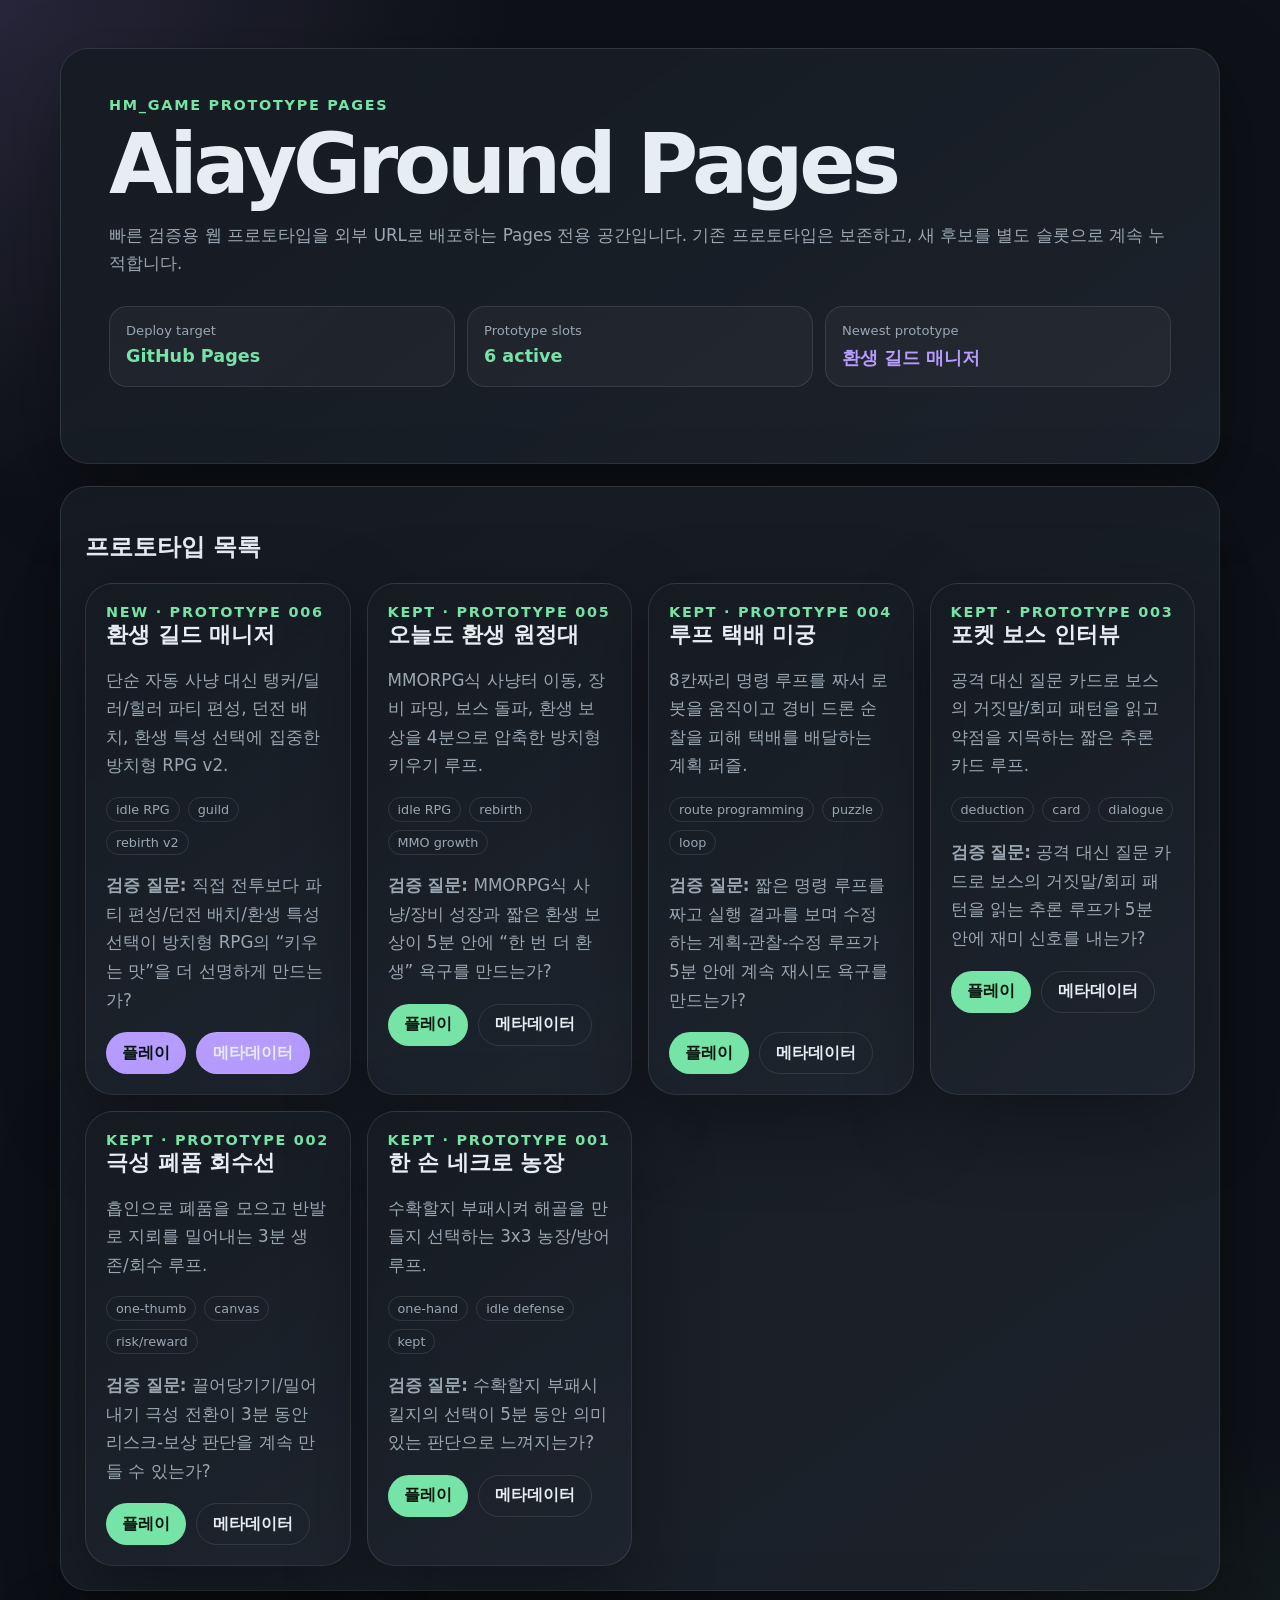
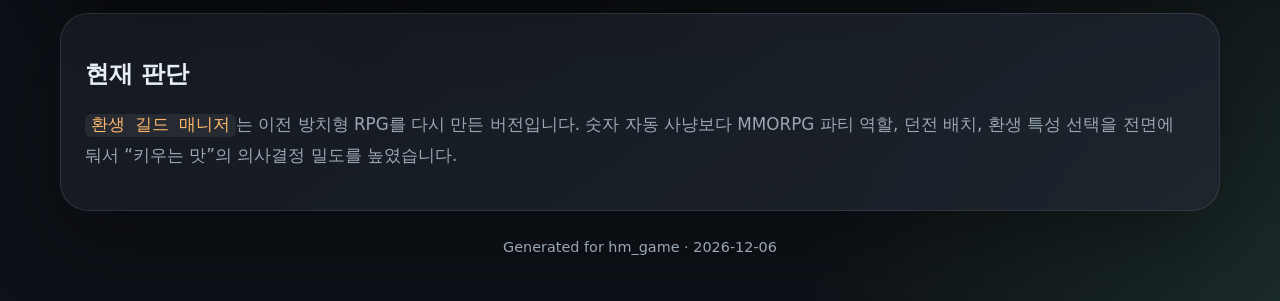
==== commit 01656a69: "[verified] add rebirth guild manager browser prototype" ====
--- a/index.html
+++ b/index.html
@@ -1 +1 @@
-<!doctype html><html lang="ko"><head><meta charset="utf-8"/><meta name="viewport" content="width=device-width, initial-scale=1, viewport-fit=cover"/><title>AiayGround Pages</title><meta name="description" content="hm_game 검증용 웹 프로토타입 배포 페이지"/><style>:root{color-scheme:dark;--bg:#0e1117;--panel:#161b22;--panel2:#1f2630;--text:#e6edf3;--muted:#9aa7b3;--accent:#76e4a6;--gold:#ffd36a;--warn:#ffb86b;--border:rgba(255,255,255,.1);font-family:ui-sans-serif,system-ui,-apple-system,BlinkMacSystemFont,"Segoe UI",sans-serif}*{box-sizing:border-box}body{margin:0;min-height:100vh;background:radial-gradient(circle at top left,rgba(255,211,106,.15),transparent 32rem),radial-gradient(circle at bottom right,rgba(118,228,166,.12),transparent 30rem),var(--bg);color:var(--text)}main{width:min(1120px,calc(100% - 32px));margin:0 auto;padding:48px 0}.hero,.section,.proto{border:1px solid var(--border);background:linear-gradient(145deg,rgba(22,27,34,.92),rgba(31,38,48,.82));border-radius:28px;box-shadow:0 28px 80px rgba(0,0,0,.35)}.hero{padding:clamp(24px,5vw,48px)}.eyebrow{color:var(--accent);font-size:.9rem;font-weight:800;letter-spacing:.12em;text-transform:uppercase}h1{margin:12px 0;font-size:clamp(2.4rem,8vw,5.2rem);line-height:.95;letter-spacing:-.05em}p{color:var(--muted);font-size:1.05rem;line-height:1.7}.status{display:grid;grid-template-columns:repeat(auto-fit,minmax(180px,1fr));gap:12px;margin:28px 0}.card{border:1px solid var(--border);border-radius:18px;background:rgba(255,255,255,.035);padding:16px}.label{color:var(--muted);font-size:.82rem;margin-bottom:8px}.value{font-size:1.1rem;font-weight:800}.ok{color:var(--accent)}.next{color:var(--gold)}.section{margin-top:22px;padding:24px}.grid{display:grid;grid-template-columns:repeat(auto-fit,minmax(250px,1fr));gap:16px;margin-top:14px}.proto{padding:20px}.proto h3{margin:0 0 8px;font-size:1.35rem}.tags{display:flex;flex-wrap:wrap;gap:8px;margin:14px 0}.tag{border:1px solid var(--border);border-radius:999px;padding:4px 9px;color:var(--muted);font-size:.8rem}.actions{display:flex;flex-wrap:wrap;gap:10px;margin-top:18px}a.button{display:inline-flex;align-items:center;justify-content:center;min-height:42px;border-radius:999px;padding:0 16px;color:#07130d;background:var(--accent);text-decoration:none;font-weight:900}.proto.featured a.button{background:var(--gold)}a.secondary{color:var(--text);background:transparent;border:1px solid var(--border)}code{color:var(--warn);background:rgba(255,255,255,.07);border-radius:6px;padding:.1em .35em}footer{color:var(--muted);font-size:.9rem;text-align:center;padding:28px 0 0}@media(max-width:560px){main{width:min(100% - 20px,1120px);padding:20px 0}.hero,.section,.proto{border-radius:22px}.actions{flex-direction:column}a.button{width:100%}}</style></head><body><main><section class="hero"><div class="eyebrow">hm_game prototype pages</div><h1>AiayGround Pages</h1><p>빠른 검증용 웹 프로토타입을 외부 URL로 배포하는 Pages 전용 공간입니다. 기존 프로토타입은 보존하고, 새 후보를 별도 슬롯으로 계속 누적합니다.</p><div class="status"><div class="card"><div class="label">Deploy target</div><div class="value ok">GitHub Pages</div></div><div class="card"><div class="label">Prototype slots</div><div class="value ok">5 active</div></div><div class="card"><div class="label">Newest prototype</div><div class="value next">오늘도 환생 원정대</div></div></div></section><section class="section"><h2>프로토타입 목록</h2><div class="grid"><article class="proto featured"><div class="eyebrow">new · prototype 005</div><h3>오늘도 환생 원정대</h3><p>MMORPG식 사냥터 이동, 장비 파밍, 보스 돌파, 환생 보상을 4분으로 압축한 방치형 키우기 루프.</p><div class="tags"><span class="tag">idle RPG</span><span class="tag">rebirth</span><span class="tag">MMO growth</span></div><p><strong>검증 질문:</strong> MMORPG식 사냥/장비 성장과 짧은 환생 보상이 5분 안에 “한 번 더 환생” 욕구를 만드는가?</p><div class="actions"><a class="button" href="./prototypes/rebirth-raid-idle/">플레이</a><a class="button secondary" href="./prototypes/rebirth-raid-idle/prototype.meta.json">메타데이터</a></div></article><article class="proto"><div class="eyebrow">kept · prototype 004</div><h3>루프 택배 미궁</h3><p>8칸짜리 명령 루프를 짜서 로봇을 움직이고 경비 드론 순찰을 피해 택배를 배달하는 계획 퍼즐.</p><div class="tags"><span class="tag">route programming</span><span class="tag">puzzle</span><span class="tag">loop</span></div><p><strong>검증 질문:</strong> 짧은 명령 루프를 짜고 실행 결과를 보며 수정하는 계획-관찰-수정 루프가 5분 안에 계속 재시도 욕구를 만드는가?</p><div class="actions"><a class="button" href="./prototypes/loop-courier/">플레이</a><a class="button secondary" href="./prototypes/loop-courier/prototype.meta.json">메타데이터</a></div></article><article class="proto"><div class="eyebrow">kept · prototype 003</div><h3>포켓 보스 인터뷰</h3><p>공격 대신 질문 카드로 보스의 거짓말/회피 패턴을 읽고 약점을 지목하는 짧은 추론 카드 루프.</p><div class="tags"><span class="tag">deduction</span><span class="tag">card</span><span class="tag">dialogue</span></div><p><strong>검증 질문:</strong> 공격 대신 질문 카드로 보스의 거짓말/회피 패턴을 읽는 추론 루프가 5분 안에 재미 신호를 내는가?</p><div class="actions"><a class="button" href="./prototypes/boss-interview/">플레이</a><a class="button secondary" href="./prototypes/boss-interview/prototype.meta.json">메타데이터</a></div></article><article class="proto"><div class="eyebrow">kept · prototype 002</div><h3>극성 폐품 회수선</h3><p>흡인으로 폐품을 모으고 반발로 지뢰를 밀어내는 3분 생존/회수 루프.</p><div class="tags"><span class="tag">one-thumb</span><span class="tag">canvas</span><span class="tag">risk/reward</span></div><p><strong>검증 질문:</strong> 끌어당기기/밀어내기 극성 전환이 3분 동안 리스크-보상 판단을 계속 만들 수 있는가?</p><div class="actions"><a class="button" href="./prototypes/polarity-salvage/">플레이</a><a class="button secondary" href="./prototypes/polarity-salvage/prototype.meta.json">메타데이터</a></div></article><article class="proto"><div class="eyebrow">kept · prototype 001</div><h3>한 손 네크로 농장</h3><p>수확할지 부패시켜 해골을 만들지 선택하는 3x3 농장/방어 루프.</p><div class="tags"><span class="tag">one-hand</span><span class="tag">idle defense</span><span class="tag">kept</span></div><p><strong>검증 질문:</strong> 수확할지 부패시킬지의 선택이 5분 동안 의미 있는 판단으로 느껴지는가?</p><div class="actions"><a class="button" href="./prototypes/one-hand-necro-farm/">플레이</a><a class="button secondary" href="./prototypes/one-hand-necro-farm/prototype.meta.json">메타데이터</a></div></article></div></section><section class="section"><h2>현재 판단</h2><p><code>오늘도 환생 원정대</code>는 요청대로 “오늘도 환생”류의 방치형 RPG와 MMORPG식 사냥/장비/보스 성장 감각을 4분 압축한 후보입니다. 핵심은 첫 환생까지의 텐션과 환생 직후 가속 체감입니다.</p></section><footer>Generated for hm_game · <span id="stamp"></span></footer><script>document.getElementById('stamp').textContent=new Date().toISOString().slice(0,10);</script></main></body></html>+<!doctype html><html lang="ko"><head><meta charset="utf-8"/><meta name="viewport" content="width=device-width, initial-scale=1, viewport-fit=cover"/><title>AiayGround Pages</title><meta name="description" content="hm_game 검증용 웹 프로토타입 배포 페이지"/><style>:root{color-scheme:dark;--bg:#0e1117;--panel:#161b22;--text:#e6edf3;--muted:#9aa7b3;--accent:#76e4a6;--violet:#b79cff;--warn:#ffb86b;--border:rgba(255,255,255,.1);font-family:ui-sans-serif,system-ui,-apple-system,BlinkMacSystemFont,"Segoe UI",sans-serif}*{box-sizing:border-box}body{margin:0;min-height:100vh;background:radial-gradient(circle at top left,rgba(183,156,255,.15),transparent 32rem),radial-gradient(circle at bottom right,rgba(118,228,166,.12),transparent 30rem),var(--bg);color:var(--text)}main{width:min(1160px,calc(100% - 32px));margin:0 auto;padding:48px 0}.hero,.section,.proto{border:1px solid var(--border);background:linear-gradient(145deg,rgba(22,27,34,.92),rgba(31,38,48,.82));border-radius:28px;box-shadow:0 28px 80px rgba(0,0,0,.35)}.hero{padding:clamp(24px,5vw,48px)}.eyebrow{color:var(--accent);font-size:.9rem;font-weight:800;letter-spacing:.12em;text-transform:uppercase}h1{margin:12px 0;font-size:clamp(2.4rem,8vw,5.2rem);line-height:.95;letter-spacing:-.05em}p{color:var(--muted);font-size:1.05rem;line-height:1.7}.status{display:grid;grid-template-columns:repeat(auto-fit,minmax(180px,1fr));gap:12px;margin:28px 0}.card{border:1px solid var(--border);border-radius:18px;background:rgba(255,255,255,.035);padding:16px}.label{color:var(--muted);font-size:.82rem;margin-bottom:8px}.value{font-size:1.1rem;font-weight:800}.ok{color:var(--accent)}.next{color:var(--violet)}.section{margin-top:22px;padding:24px}.grid{display:grid;grid-template-columns:repeat(auto-fit,minmax(250px,1fr));gap:16px;margin-top:14px}.proto{padding:20px}.proto h3{margin:0 0 8px;font-size:1.35rem}.tags{display:flex;flex-wrap:wrap;gap:8px;margin:14px 0}.tag{border:1px solid var(--border);border-radius:999px;padding:4px 9px;color:var(--muted);font-size:.8rem}.actions{display:flex;flex-wrap:wrap;gap:10px;margin-top:18px}a.button{display:inline-flex;align-items:center;justify-content:center;min-height:42px;border-radius:999px;padding:0 16px;color:#07130d;background:var(--accent);text-decoration:none;font-weight:900}.proto.featured a.button{background:var(--violet)}a.secondary{color:var(--text);background:transparent;border:1px solid var(--border)}code{color:var(--warn);background:rgba(255,255,255,.07);border-radius:6px;padding:.1em .35em}footer{color:var(--muted);font-size:.9rem;text-align:center;padding:28px 0 0}@media(max-width:560px){main{width:min(100% - 20px,1160px);padding:20px 0}.hero,.section,.proto{border-radius:22px}.actions{flex-direction:column}a.button{width:100%}}</style></head><body><main><section class="hero"><div class="eyebrow">hm_game prototype pages</div><h1>AiayGround Pages</h1><p>빠른 검증용 웹 프로토타입을 외부 URL로 배포하는 Pages 전용 공간입니다. 기존 프로토타입은 보존하고, 새 후보를 별도 슬롯으로 계속 누적합니다.</p><div class="status"><div class="card"><div class="label">Deploy target</div><div class="value ok">GitHub Pages</div></div><div class="card"><div class="label">Prototype slots</div><div class="value ok">6 active</div></div><div class="card"><div class="label">Newest prototype</div><div class="value next">환생 길드 매니저</div></div></div></section><section class="section"><h2>프로토타입 목록</h2><div class="grid"><article class="proto featured"><div class="eyebrow">new · prototype 006</div><h3>환생 길드 매니저</h3><p>단순 자동 사냥 대신 탱커/딜러/힐러 파티 편성, 던전 배치, 환생 특성 선택에 집중한 방치형 RPG v2.</p><div class="tags"><span class="tag">idle RPG</span><span class="tag">guild</span><span class="tag">rebirth v2</span></div><p><strong>검증 질문:</strong> 직접 전투보다 파티 편성/던전 배치/환생 특성 선택이 방치형 RPG의 “키우는 맛”을 더 선명하게 만드는가?</p><div class="actions"><a class="button" href="./prototypes/rebirth-guild-manager/">플레이</a><a class="button secondary" href="./prototypes/rebirth-guild-manager/prototype.meta.json">메타데이터</a></div></article><article class="proto"><div class="eyebrow">kept · prototype 005</div><h3>오늘도 환생 원정대</h3><p>MMORPG식 사냥터 이동, 장비 파밍, 보스 돌파, 환생 보상을 4분으로 압축한 방치형 키우기 루프.</p><div class="tags"><span class="tag">idle RPG</span><span class="tag">rebirth</span><span class="tag">MMO growth</span></div><p><strong>검증 질문:</strong> MMORPG식 사냥/장비 성장과 짧은 환생 보상이 5분 안에 “한 번 더 환생” 욕구를 만드는가?</p><div class="actions"><a class="button" href="./prototypes/rebirth-raid-idle/">플레이</a><a class="button secondary" href="./prototypes/rebirth-raid-idle/prototype.meta.json">메타데이터</a></div></article><article class="proto"><div class="eyebrow">kept · prototype 004</div><h3>루프 택배 미궁</h3><p>8칸짜리 명령 루프를 짜서 로봇을 움직이고 경비 드론 순찰을 피해 택배를 배달하는 계획 퍼즐.</p><div class="tags"><span class="tag">route programming</span><span class="tag">puzzle</span><span class="tag">loop</span></div><p><strong>검증 질문:</strong> 짧은 명령 루프를 짜고 실행 결과를 보며 수정하는 계획-관찰-수정 루프가 5분 안에 계속 재시도 욕구를 만드는가?</p><div class="actions"><a class="button" href="./prototypes/loop-courier/">플레이</a><a class="button secondary" href="./prototypes/loop-courier/prototype.meta.json">메타데이터</a></div></article><article class="proto"><div class="eyebrow">kept · prototype 003</div><h3>포켓 보스 인터뷰</h3><p>공격 대신 질문 카드로 보스의 거짓말/회피 패턴을 읽고 약점을 지목하는 짧은 추론 카드 루프.</p><div class="tags"><span class="tag">deduction</span><span class="tag">card</span><span class="tag">dialogue</span></div><p><strong>검증 질문:</strong> 공격 대신 질문 카드로 보스의 거짓말/회피 패턴을 읽는 추론 루프가 5분 안에 재미 신호를 내는가?</p><div class="actions"><a class="button" href="./prototypes/boss-interview/">플레이</a><a class="button secondary" href="./prototypes/boss-interview/prototype.meta.json">메타데이터</a></div></article><article class="proto"><div class="eyebrow">kept · prototype 002</div><h3>극성 폐품 회수선</h3><p>흡인으로 폐품을 모으고 반발로 지뢰를 밀어내는 3분 생존/회수 루프.</p><div class="tags"><span class="tag">one-thumb</span><span class="tag">canvas</span><span class="tag">risk/reward</span></div><p><strong>검증 질문:</strong> 끌어당기기/밀어내기 극성 전환이 3분 동안 리스크-보상 판단을 계속 만들 수 있는가?</p><div class="actions"><a class="button" href="./prototypes/polarity-salvage/">플레이</a><a class="button secondary" href="./prototypes/polarity-salvage/prototype.meta.json">메타데이터</a></div></article><article class="proto"><div class="eyebrow">kept · prototype 001</div><h3>한 손 네크로 농장</h3><p>수확할지 부패시켜 해골을 만들지 선택하는 3x3 농장/방어 루프.</p><div class="tags"><span class="tag">one-hand</span><span class="tag">idle defense</span><span class="tag">kept</span></div><p><strong>검증 질문:</strong> 수확할지 부패시킬지의 선택이 5분 동안 의미 있는 판단으로 느껴지는가?</p><div class="actions"><a class="button" href="./prototypes/one-hand-necro-farm/">플레이</a><a class="button secondary" href="./prototypes/one-hand-necro-farm/prototype.meta.json">메타데이터</a></div></article></div></section><section class="section"><h2>현재 판단</h2><p><code>환생 길드 매니저</code>는 이전 방치형 RPG를 다시 만든 버전입니다. 숫자 자동 사냥보다 MMORPG 파티 역할, 던전 배치, 환생 특성 선택을 전면에 둬서 “키우는 맛”의 의사결정 밀도를 높였습니다.</p></section><footer>Generated for hm_game · <span id="stamp"></span></footer><script>document.getElementById('stamp').textContent=new Date().toISOString().slice(0,10);</script></main></body></html>
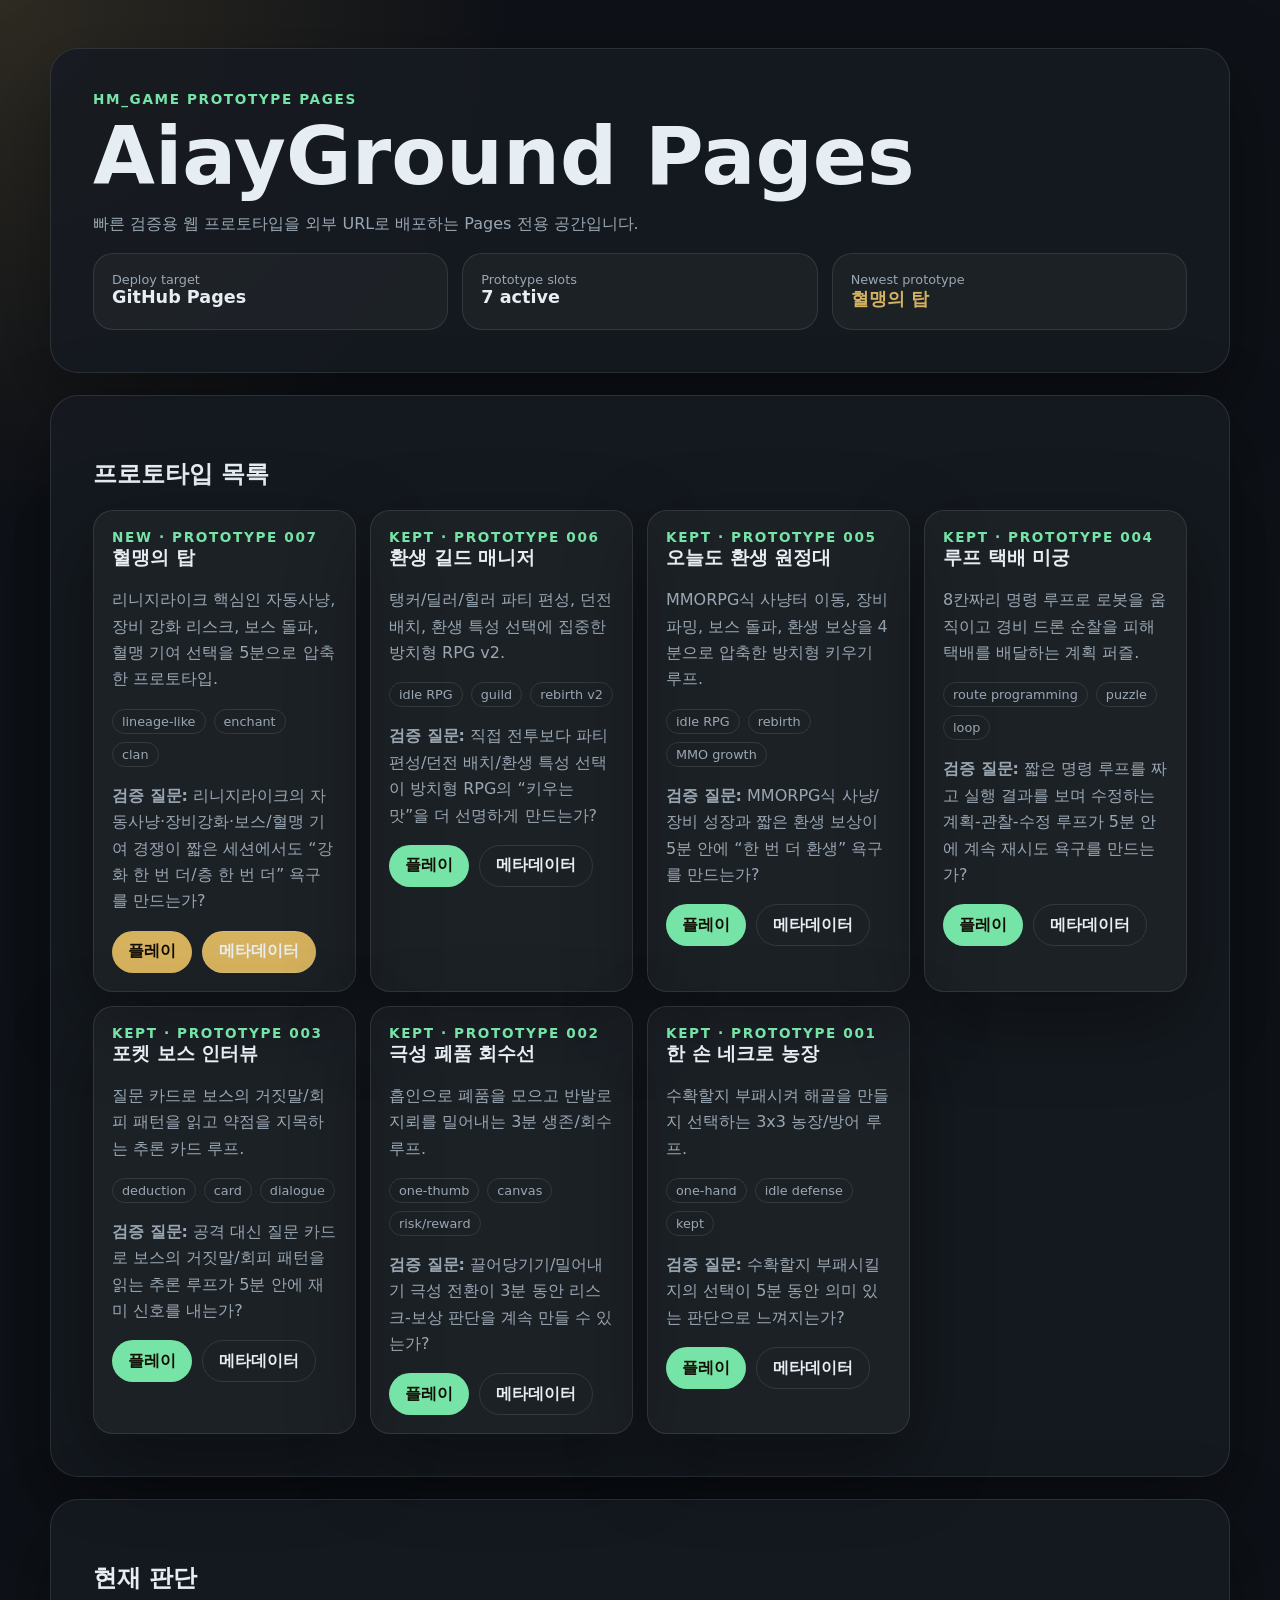
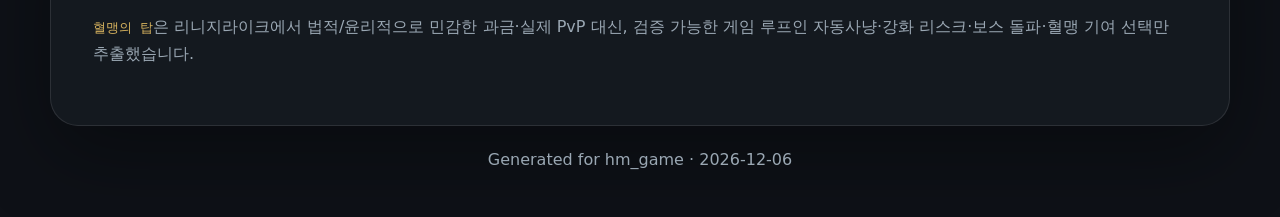
==== commit e3481d0b: "[verified] add blood oath idle browser prototype" ====
--- a/index.html
+++ b/index.html
@@ -1 +1 @@
-<!doctype html><html lang="ko"><head><meta charset="utf-8"/><meta name="viewport" content="width=device-width, initial-scale=1, viewport-fit=cover"/><title>AiayGround Pages</title><meta name="description" content="hm_game 검증용 웹 프로토타입 배포 페이지"/><style>:root{color-scheme:dark;--bg:#0e1117;--panel:#161b22;--text:#e6edf3;--muted:#9aa7b3;--accent:#76e4a6;--violet:#b79cff;--warn:#ffb86b;--border:rgba(255,255,255,.1);font-family:ui-sans-serif,system-ui,-apple-system,BlinkMacSystemFont,"Segoe UI",sans-serif}*{box-sizing:border-box}body{margin:0;min-height:100vh;background:radial-gradient(circle at top left,rgba(183,156,255,.15),transparent 32rem),radial-gradient(circle at bottom right,rgba(118,228,166,.12),transparent 30rem),var(--bg);color:var(--text)}main{width:min(1160px,calc(100% - 32px));margin:0 auto;padding:48px 0}.hero,.section,.proto{border:1px solid var(--border);background:linear-gradient(145deg,rgba(22,27,34,.92),rgba(31,38,48,.82));border-radius:28px;box-shadow:0 28px 80px rgba(0,0,0,.35)}.hero{padding:clamp(24px,5vw,48px)}.eyebrow{color:var(--accent);font-size:.9rem;font-weight:800;letter-spacing:.12em;text-transform:uppercase}h1{margin:12px 0;font-size:clamp(2.4rem,8vw,5.2rem);line-height:.95;letter-spacing:-.05em}p{color:var(--muted);font-size:1.05rem;line-height:1.7}.status{display:grid;grid-template-columns:repeat(auto-fit,minmax(180px,1fr));gap:12px;margin:28px 0}.card{border:1px solid var(--border);border-radius:18px;background:rgba(255,255,255,.035);padding:16px}.label{color:var(--muted);font-size:.82rem;margin-bottom:8px}.value{font-size:1.1rem;font-weight:800}.ok{color:var(--accent)}.next{color:var(--violet)}.section{margin-top:22px;padding:24px}.grid{display:grid;grid-template-columns:repeat(auto-fit,minmax(250px,1fr));gap:16px;margin-top:14px}.proto{padding:20px}.proto h3{margin:0 0 8px;font-size:1.35rem}.tags{display:flex;flex-wrap:wrap;gap:8px;margin:14px 0}.tag{border:1px solid var(--border);border-radius:999px;padding:4px 9px;color:var(--muted);font-size:.8rem}.actions{display:flex;flex-wrap:wrap;gap:10px;margin-top:18px}a.button{display:inline-flex;align-items:center;justify-content:center;min-height:42px;border-radius:999px;padding:0 16px;color:#07130d;background:var(--accent);text-decoration:none;font-weight:900}.proto.featured a.button{background:var(--violet)}a.secondary{color:var(--text);background:transparent;border:1px solid var(--border)}code{color:var(--warn);background:rgba(255,255,255,.07);border-radius:6px;padding:.1em .35em}footer{color:var(--muted);font-size:.9rem;text-align:center;padding:28px 0 0}@media(max-width:560px){main{width:min(100% - 20px,1160px);padding:20px 0}.hero,.section,.proto{border-radius:22px}.actions{flex-direction:column}a.button{width:100%}}</style></head><body><main><section class="hero"><div class="eyebrow">hm_game prototype pages</div><h1>AiayGround Pages</h1><p>빠른 검증용 웹 프로토타입을 외부 URL로 배포하는 Pages 전용 공간입니다. 기존 프로토타입은 보존하고, 새 후보를 별도 슬롯으로 계속 누적합니다.</p><div class="status"><div class="card"><div class="label">Deploy target</div><div class="value ok">GitHub Pages</div></div><div class="card"><div class="label">Prototype slots</div><div class="value ok">6 active</div></div><div class="card"><div class="label">Newest prototype</div><div class="value next">환생 길드 매니저</div></div></div></section><section class="section"><h2>프로토타입 목록</h2><div class="grid"><article class="proto featured"><div class="eyebrow">new · prototype 006</div><h3>환생 길드 매니저</h3><p>단순 자동 사냥 대신 탱커/딜러/힐러 파티 편성, 던전 배치, 환생 특성 선택에 집중한 방치형 RPG v2.</p><div class="tags"><span class="tag">idle RPG</span><span class="tag">guild</span><span class="tag">rebirth v2</span></div><p><strong>검증 질문:</strong> 직접 전투보다 파티 편성/던전 배치/환생 특성 선택이 방치형 RPG의 “키우는 맛”을 더 선명하게 만드는가?</p><div class="actions"><a class="button" href="./prototypes/rebirth-guild-manager/">플레이</a><a class="button secondary" href="./prototypes/rebirth-guild-manager/prototype.meta.json">메타데이터</a></div></article><article class="proto"><div class="eyebrow">kept · prototype 005</div><h3>오늘도 환생 원정대</h3><p>MMORPG식 사냥터 이동, 장비 파밍, 보스 돌파, 환생 보상을 4분으로 압축한 방치형 키우기 루프.</p><div class="tags"><span class="tag">idle RPG</span><span class="tag">rebirth</span><span class="tag">MMO growth</span></div><p><strong>검증 질문:</strong> MMORPG식 사냥/장비 성장과 짧은 환생 보상이 5분 안에 “한 번 더 환생” 욕구를 만드는가?</p><div class="actions"><a class="button" href="./prototypes/rebirth-raid-idle/">플레이</a><a class="button secondary" href="./prototypes/rebirth-raid-idle/prototype.meta.json">메타데이터</a></div></article><article class="proto"><div class="eyebrow">kept · prototype 004</div><h3>루프 택배 미궁</h3><p>8칸짜리 명령 루프를 짜서 로봇을 움직이고 경비 드론 순찰을 피해 택배를 배달하는 계획 퍼즐.</p><div class="tags"><span class="tag">route programming</span><span class="tag">puzzle</span><span class="tag">loop</span></div><p><strong>검증 질문:</strong> 짧은 명령 루프를 짜고 실행 결과를 보며 수정하는 계획-관찰-수정 루프가 5분 안에 계속 재시도 욕구를 만드는가?</p><div class="actions"><a class="button" href="./prototypes/loop-courier/">플레이</a><a class="button secondary" href="./prototypes/loop-courier/prototype.meta.json">메타데이터</a></div></article><article class="proto"><div class="eyebrow">kept · prototype 003</div><h3>포켓 보스 인터뷰</h3><p>공격 대신 질문 카드로 보스의 거짓말/회피 패턴을 읽고 약점을 지목하는 짧은 추론 카드 루프.</p><div class="tags"><span class="tag">deduction</span><span class="tag">card</span><span class="tag">dialogue</span></div><p><strong>검증 질문:</strong> 공격 대신 질문 카드로 보스의 거짓말/회피 패턴을 읽는 추론 루프가 5분 안에 재미 신호를 내는가?</p><div class="actions"><a class="button" href="./prototypes/boss-interview/">플레이</a><a class="button secondary" href="./prototypes/boss-interview/prototype.meta.json">메타데이터</a></div></article><article class="proto"><div class="eyebrow">kept · prototype 002</div><h3>극성 폐품 회수선</h3><p>흡인으로 폐품을 모으고 반발로 지뢰를 밀어내는 3분 생존/회수 루프.</p><div class="tags"><span class="tag">one-thumb</span><span class="tag">canvas</span><span class="tag">risk/reward</span></div><p><strong>검증 질문:</strong> 끌어당기기/밀어내기 극성 전환이 3분 동안 리스크-보상 판단을 계속 만들 수 있는가?</p><div class="actions"><a class="button" href="./prototypes/polarity-salvage/">플레이</a><a class="button secondary" href="./prototypes/polarity-salvage/prototype.meta.json">메타데이터</a></div></article><article class="proto"><div class="eyebrow">kept · prototype 001</div><h3>한 손 네크로 농장</h3><p>수확할지 부패시켜 해골을 만들지 선택하는 3x3 농장/방어 루프.</p><div class="tags"><span class="tag">one-hand</span><span class="tag">idle defense</span><span class="tag">kept</span></div><p><strong>검증 질문:</strong> 수확할지 부패시킬지의 선택이 5분 동안 의미 있는 판단으로 느껴지는가?</p><div class="actions"><a class="button" href="./prototypes/one-hand-necro-farm/">플레이</a><a class="button secondary" href="./prototypes/one-hand-necro-farm/prototype.meta.json">메타데이터</a></div></article></div></section><section class="section"><h2>현재 판단</h2><p><code>환생 길드 매니저</code>는 이전 방치형 RPG를 다시 만든 버전입니다. 숫자 자동 사냥보다 MMORPG 파티 역할, 던전 배치, 환생 특성 선택을 전면에 둬서 “키우는 맛”의 의사결정 밀도를 높였습니다.</p></section><footer>Generated for hm_game · <span id="stamp"></span></footer><script>document.getElementById('stamp').textContent=new Date().toISOString().slice(0,10);</script></main></body></html>+<!doctype html><html lang="ko"><head><meta charset="utf-8"/><meta name="viewport" content="width=device-width, initial-scale=1, viewport-fit=cover"/><title>AiayGround Pages</title><style>:root{color-scheme:dark;--bg:#0e1117;--text:#e6edf3;--muted:#9aa7b3;--accent:#76e4a6;--gold:#d6b25e;--border:rgba(255,255,255,.1);font-family:ui-sans-serif,system-ui,-apple-system,BlinkMacSystemFont,"Segoe UI",sans-serif}*{box-sizing:border-box}body{margin:0;background:radial-gradient(circle at top left,rgba(214,178,94,.16),transparent 32rem),var(--bg);color:var(--text)}main{width:min(1180px,calc(100% - 32px));margin:0 auto;padding:48px 0}.hero,.section,.proto{border:1px solid var(--border);background:rgba(22,27,34,.88);border-radius:28px;box-shadow:0 28px 80px rgba(0,0,0,.35)}.hero,.section{padding:clamp(22px,4vw,42px)}.eyebrow{color:var(--accent);font-size:.85rem;font-weight:900;letter-spacing:.12em;text-transform:uppercase}h1{margin:12px 0;font-size:clamp(2.4rem,8vw,5rem);line-height:.95}p{color:var(--muted);line-height:1.65}.status,.grid{display:grid;grid-template-columns:repeat(auto-fit,minmax(240px,1fr));gap:14px}.card,.proto{padding:18px;border:1px solid var(--border);border-radius:20px;background:rgba(255,255,255,.035)}.label{color:var(--muted);font-size:.8rem}.value{font-weight:900;font-size:1.1rem}.next{color:var(--gold)}.section{margin-top:22px}.proto h3{margin:0 0 8px}.tags{display:flex;gap:8px;flex-wrap:wrap}.tag{border:1px solid var(--border);border-radius:999px;padding:4px 9px;color:var(--muted);font-size:.8rem}.actions{display:flex;gap:10px;flex-wrap:wrap}a.button{display:inline-flex;align-items:center;justify-content:center;min-height:42px;border-radius:999px;padding:0 16px;color:#120d05;background:var(--accent);text-decoration:none;font-weight:900}.featured a.button{background:var(--gold)}a.secondary{color:var(--text);background:transparent;border:1px solid var(--border)}code{color:var(--gold)}footer{text-align:center;color:var(--muted);padding-top:24px}</style></head><body><main><section class="hero"><div class="eyebrow">hm_game prototype pages</div><h1>AiayGround Pages</h1><p>빠른 검증용 웹 프로토타입을 외부 URL로 배포하는 Pages 전용 공간입니다.</p><div class="status"><div class="card"><div class="label">Deploy target</div><div class="value">GitHub Pages</div></div><div class="card"><div class="label">Prototype slots</div><div class="value">7 active</div></div><div class="card"><div class="label">Newest prototype</div><div class="value next">혈맹의 탑</div></div></div></section><section class="section"><h2>프로토타입 목록</h2><div class="grid"><article class="proto featured"><div class="eyebrow">new · prototype 007</div><h3>혈맹의 탑</h3><p>리니지라이크 핵심인 자동사냥, 장비 강화 리스크, 보스 돌파, 혈맹 기여 선택을 5분으로 압축한 프로토타입.</p><div class="tags"><span class="tag">lineage-like</span><span class="tag">enchant</span><span class="tag">clan</span></div><p><strong>검증 질문:</strong> 리니지라이크의 자동사냥·장비강화·보스/혈맹 기여 경쟁이 짧은 세션에서도 “강화 한 번 더/층 한 번 더” 욕구를 만드는가?</p><div class="actions"><a class="button" href="./prototypes/blood-oath-idle/">플레이</a><a class="button secondary" href="./prototypes/blood-oath-idle/prototype.meta.json">메타데이터</a></div></article><article class="proto"><div class="eyebrow">kept · prototype 006</div><h3>환생 길드 매니저</h3><p>탱커/딜러/힐러 파티 편성, 던전 배치, 환생 특성 선택에 집중한 방치형 RPG v2.</p><div class="tags"><span class="tag">idle RPG</span><span class="tag">guild</span><span class="tag">rebirth v2</span></div><p><strong>검증 질문:</strong> 직접 전투보다 파티 편성/던전 배치/환생 특성 선택이 방치형 RPG의 “키우는 맛”을 더 선명하게 만드는가?</p><div class="actions"><a class="button" href="./prototypes/rebirth-guild-manager/">플레이</a><a class="button secondary" href="./prototypes/rebirth-guild-manager/prototype.meta.json">메타데이터</a></div></article><article class="proto"><div class="eyebrow">kept · prototype 005</div><h3>오늘도 환생 원정대</h3><p>MMORPG식 사냥터 이동, 장비 파밍, 보스 돌파, 환생 보상을 4분으로 압축한 방치형 키우기 루프.</p><div class="tags"><span class="tag">idle RPG</span><span class="tag">rebirth</span><span class="tag">MMO growth</span></div><p><strong>검증 질문:</strong> MMORPG식 사냥/장비 성장과 짧은 환생 보상이 5분 안에 “한 번 더 환생” 욕구를 만드는가?</p><div class="actions"><a class="button" href="./prototypes/rebirth-raid-idle/">플레이</a><a class="button secondary" href="./prototypes/rebirth-raid-idle/prototype.meta.json">메타데이터</a></div></article><article class="proto"><div class="eyebrow">kept · prototype 004</div><h3>루프 택배 미궁</h3><p>8칸짜리 명령 루프로 로봇을 움직이고 경비 드론 순찰을 피해 택배를 배달하는 계획 퍼즐.</p><div class="tags"><span class="tag">route programming</span><span class="tag">puzzle</span><span class="tag">loop</span></div><p><strong>검증 질문:</strong> 짧은 명령 루프를 짜고 실행 결과를 보며 수정하는 계획-관찰-수정 루프가 5분 안에 계속 재시도 욕구를 만드는가?</p><div class="actions"><a class="button" href="./prototypes/loop-courier/">플레이</a><a class="button secondary" href="./prototypes/loop-courier/prototype.meta.json">메타데이터</a></div></article><article class="proto"><div class="eyebrow">kept · prototype 003</div><h3>포켓 보스 인터뷰</h3><p>질문 카드로 보스의 거짓말/회피 패턴을 읽고 약점을 지목하는 추론 카드 루프.</p><div class="tags"><span class="tag">deduction</span><span class="tag">card</span><span class="tag">dialogue</span></div><p><strong>검증 질문:</strong> 공격 대신 질문 카드로 보스의 거짓말/회피 패턴을 읽는 추론 루프가 5분 안에 재미 신호를 내는가?</p><div class="actions"><a class="button" href="./prototypes/boss-interview/">플레이</a><a class="button secondary" href="./prototypes/boss-interview/prototype.meta.json">메타데이터</a></div></article><article class="proto"><div class="eyebrow">kept · prototype 002</div><h3>극성 폐품 회수선</h3><p>흡인으로 폐품을 모으고 반발로 지뢰를 밀어내는 3분 생존/회수 루프.</p><div class="tags"><span class="tag">one-thumb</span><span class="tag">canvas</span><span class="tag">risk/reward</span></div><p><strong>검증 질문:</strong> 끌어당기기/밀어내기 극성 전환이 3분 동안 리스크-보상 판단을 계속 만들 수 있는가?</p><div class="actions"><a class="button" href="./prototypes/polarity-salvage/">플레이</a><a class="button secondary" href="./prototypes/polarity-salvage/prototype.meta.json">메타데이터</a></div></article><article class="proto"><div class="eyebrow">kept · prototype 001</div><h3>한 손 네크로 농장</h3><p>수확할지 부패시켜 해골을 만들지 선택하는 3x3 농장/방어 루프.</p><div class="tags"><span class="tag">one-hand</span><span class="tag">idle defense</span><span class="tag">kept</span></div><p><strong>검증 질문:</strong> 수확할지 부패시킬지의 선택이 5분 동안 의미 있는 판단으로 느껴지는가?</p><div class="actions"><a class="button" href="./prototypes/one-hand-necro-farm/">플레이</a><a class="button secondary" href="./prototypes/one-hand-necro-farm/prototype.meta.json">메타데이터</a></div></article></div></section><section class="section"><h2>현재 판단</h2><p><code>혈맹의 탑</code>은 리니지라이크에서 법적/윤리적으로 민감한 과금·실제 PvP 대신, 검증 가능한 게임 루프인 자동사냥·강화 리스크·보스 돌파·혈맹 기여 선택만 추출했습니다.</p></section><footer>Generated for hm_game · <span id="stamp"></span></footer><script>document.getElementById('stamp').textContent=new Date().toISOString().slice(0,10);</script></main></body></html>
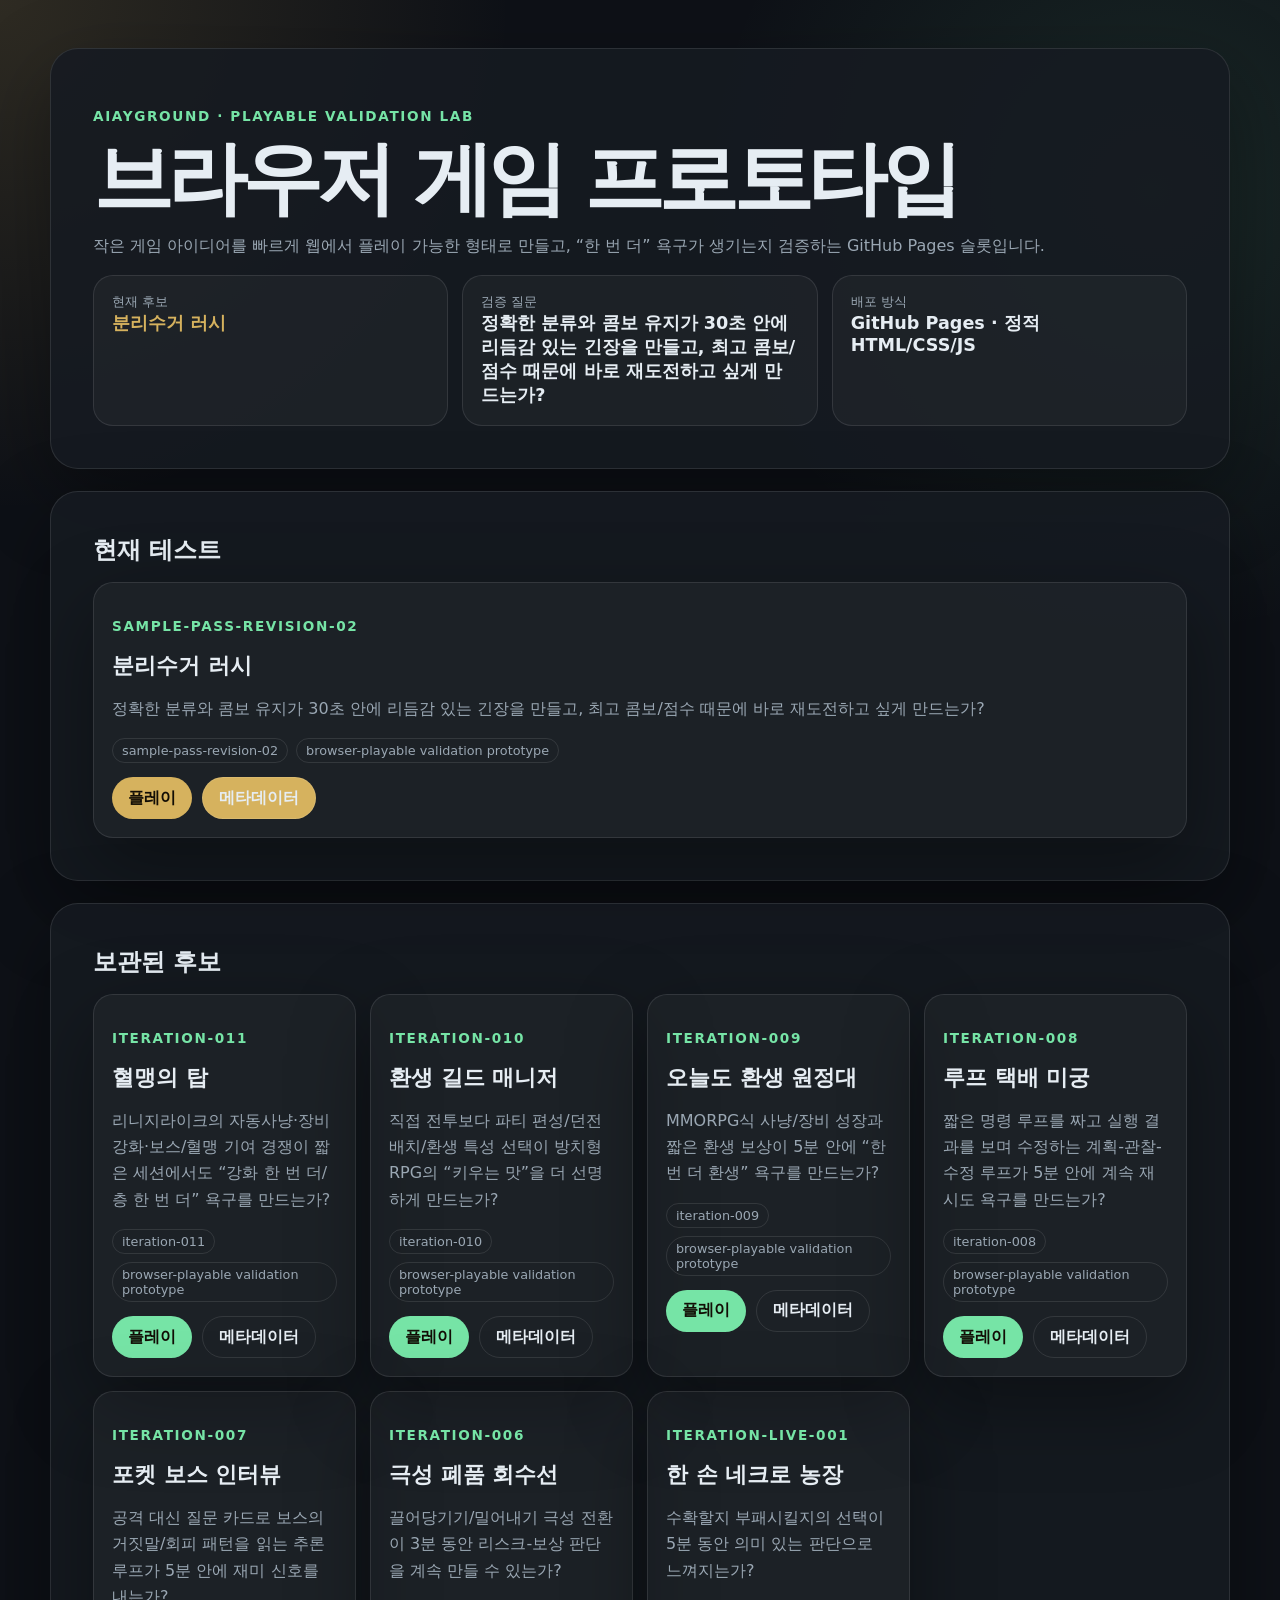
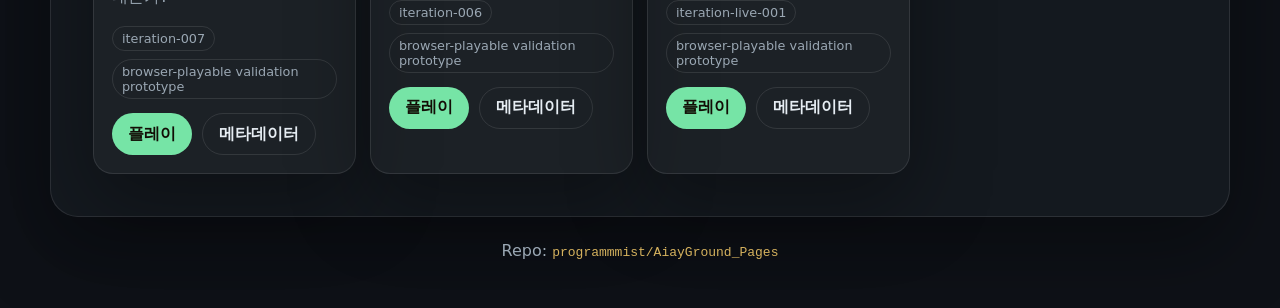
==== commit 54c34cbf: "feat: add trash sort rush web prototype" ====
--- a/index.html
+++ b/index.html
@@ -1 +1,80 @@
-<!doctype html><html lang="ko"><head><meta charset="utf-8"/><meta name="viewport" content="width=device-width, initial-scale=1, viewport-fit=cover"/><title>AiayGround Pages</title><style>:root{color-scheme:dark;--bg:#0e1117;--text:#e6edf3;--muted:#9aa7b3;--accent:#76e4a6;--gold:#d6b25e;--border:rgba(255,255,255,.1);font-family:ui-sans-serif,system-ui,-apple-system,BlinkMacSystemFont,"Segoe UI",sans-serif}*{box-sizing:border-box}body{margin:0;background:radial-gradient(circle at top left,rgba(214,178,94,.16),transparent 32rem),var(--bg);color:var(--text)}main{width:min(1180px,calc(100% - 32px));margin:0 auto;padding:48px 0}.hero,.section,.proto{border:1px solid var(--border);background:rgba(22,27,34,.88);border-radius:28px;box-shadow:0 28px 80px rgba(0,0,0,.35)}.hero,.section{padding:clamp(22px,4vw,42px)}.eyebrow{color:var(--accent);font-size:.85rem;font-weight:900;letter-spacing:.12em;text-transform:uppercase}h1{margin:12px 0;font-size:clamp(2.4rem,8vw,5rem);line-height:.95}p{color:var(--muted);line-height:1.65}.status,.grid{display:grid;grid-template-columns:repeat(auto-fit,minmax(240px,1fr));gap:14px}.card,.proto{padding:18px;border:1px solid var(--border);border-radius:20px;background:rgba(255,255,255,.035)}.label{color:var(--muted);font-size:.8rem}.value{font-weight:900;font-size:1.1rem}.next{color:var(--gold)}.section{margin-top:22px}.proto h3{margin:0 0 8px}.tags{display:flex;gap:8px;flex-wrap:wrap}.tag{border:1px solid var(--border);border-radius:999px;padding:4px 9px;color:var(--muted);font-size:.8rem}.actions{display:flex;gap:10px;flex-wrap:wrap}a.button{display:inline-flex;align-items:center;justify-content:center;min-height:42px;border-radius:999px;padding:0 16px;color:#120d05;background:var(--accent);text-decoration:none;font-weight:900}.featured a.button{background:var(--gold)}a.secondary{color:var(--text);background:transparent;border:1px solid var(--border)}code{color:var(--gold)}footer{text-align:center;color:var(--muted);padding-top:24px}</style></head><body><main><section class="hero"><div class="eyebrow">hm_game prototype pages</div><h1>AiayGround Pages</h1><p>빠른 검증용 웹 프로토타입을 외부 URL로 배포하는 Pages 전용 공간입니다.</p><div class="status"><div class="card"><div class="label">Deploy target</div><div class="value">GitHub Pages</div></div><div class="card"><div class="label">Prototype slots</div><div class="value">7 active</div></div><div class="card"><div class="label">Newest prototype</div><div class="value next">혈맹의 탑</div></div></div></section><section class="section"><h2>프로토타입 목록</h2><div class="grid"><article class="proto featured"><div class="eyebrow">new · prototype 007</div><h3>혈맹의 탑</h3><p>리니지라이크 핵심인 자동사냥, 장비 강화 리스크, 보스 돌파, 혈맹 기여 선택을 5분으로 압축한 프로토타입.</p><div class="tags"><span class="tag">lineage-like</span><span class="tag">enchant</span><span class="tag">clan</span></div><p><strong>검증 질문:</strong> 리니지라이크의 자동사냥·장비강화·보스/혈맹 기여 경쟁이 짧은 세션에서도 “강화 한 번 더/층 한 번 더” 욕구를 만드는가?</p><div class="actions"><a class="button" href="./prototypes/blood-oath-idle/">플레이</a><a class="button secondary" href="./prototypes/blood-oath-idle/prototype.meta.json">메타데이터</a></div></article><article class="proto"><div class="eyebrow">kept · prototype 006</div><h3>환생 길드 매니저</h3><p>탱커/딜러/힐러 파티 편성, 던전 배치, 환생 특성 선택에 집중한 방치형 RPG v2.</p><div class="tags"><span class="tag">idle RPG</span><span class="tag">guild</span><span class="tag">rebirth v2</span></div><p><strong>검증 질문:</strong> 직접 전투보다 파티 편성/던전 배치/환생 특성 선택이 방치형 RPG의 “키우는 맛”을 더 선명하게 만드는가?</p><div class="actions"><a class="button" href="./prototypes/rebirth-guild-manager/">플레이</a><a class="button secondary" href="./prototypes/rebirth-guild-manager/prototype.meta.json">메타데이터</a></div></article><article class="proto"><div class="eyebrow">kept · prototype 005</div><h3>오늘도 환생 원정대</h3><p>MMORPG식 사냥터 이동, 장비 파밍, 보스 돌파, 환생 보상을 4분으로 압축한 방치형 키우기 루프.</p><div class="tags"><span class="tag">idle RPG</span><span class="tag">rebirth</span><span class="tag">MMO growth</span></div><p><strong>검증 질문:</strong> MMORPG식 사냥/장비 성장과 짧은 환생 보상이 5분 안에 “한 번 더 환생” 욕구를 만드는가?</p><div class="actions"><a class="button" href="./prototypes/rebirth-raid-idle/">플레이</a><a class="button secondary" href="./prototypes/rebirth-raid-idle/prototype.meta.json">메타데이터</a></div></article><article class="proto"><div class="eyebrow">kept · prototype 004</div><h3>루프 택배 미궁</h3><p>8칸짜리 명령 루프로 로봇을 움직이고 경비 드론 순찰을 피해 택배를 배달하는 계획 퍼즐.</p><div class="tags"><span class="tag">route programming</span><span class="tag">puzzle</span><span class="tag">loop</span></div><p><strong>검증 질문:</strong> 짧은 명령 루프를 짜고 실행 결과를 보며 수정하는 계획-관찰-수정 루프가 5분 안에 계속 재시도 욕구를 만드는가?</p><div class="actions"><a class="button" href="./prototypes/loop-courier/">플레이</a><a class="button secondary" href="./prototypes/loop-courier/prototype.meta.json">메타데이터</a></div></article><article class="proto"><div class="eyebrow">kept · prototype 003</div><h3>포켓 보스 인터뷰</h3><p>질문 카드로 보스의 거짓말/회피 패턴을 읽고 약점을 지목하는 추론 카드 루프.</p><div class="tags"><span class="tag">deduction</span><span class="tag">card</span><span class="tag">dialogue</span></div><p><strong>검증 질문:</strong> 공격 대신 질문 카드로 보스의 거짓말/회피 패턴을 읽는 추론 루프가 5분 안에 재미 신호를 내는가?</p><div class="actions"><a class="button" href="./prototypes/boss-interview/">플레이</a><a class="button secondary" href="./prototypes/boss-interview/prototype.meta.json">메타데이터</a></div></article><article class="proto"><div class="eyebrow">kept · prototype 002</div><h3>극성 폐품 회수선</h3><p>흡인으로 폐품을 모으고 반발로 지뢰를 밀어내는 3분 생존/회수 루프.</p><div class="tags"><span class="tag">one-thumb</span><span class="tag">canvas</span><span class="tag">risk/reward</span></div><p><strong>검증 질문:</strong> 끌어당기기/밀어내기 극성 전환이 3분 동안 리스크-보상 판단을 계속 만들 수 있는가?</p><div class="actions"><a class="button" href="./prototypes/polarity-salvage/">플레이</a><a class="button secondary" href="./prototypes/polarity-salvage/prototype.meta.json">메타데이터</a></div></article><article class="proto"><div class="eyebrow">kept · prototype 001</div><h3>한 손 네크로 농장</h3><p>수확할지 부패시켜 해골을 만들지 선택하는 3x3 농장/방어 루프.</p><div class="tags"><span class="tag">one-hand</span><span class="tag">idle defense</span><span class="tag">kept</span></div><p><strong>검증 질문:</strong> 수확할지 부패시킬지의 선택이 5분 동안 의미 있는 판단으로 느껴지는가?</p><div class="actions"><a class="button" href="./prototypes/one-hand-necro-farm/">플레이</a><a class="button secondary" href="./prototypes/one-hand-necro-farm/prototype.meta.json">메타데이터</a></div></article></div></section><section class="section"><h2>현재 판단</h2><p><code>혈맹의 탑</code>은 리니지라이크에서 법적/윤리적으로 민감한 과금·실제 PvP 대신, 검증 가능한 게임 루프인 자동사냥·강화 리스크·보스 돌파·혈맹 기여 선택만 추출했습니다.</p></section><footer>Generated for hm_game · <span id="stamp"></span></footer><script>document.getElementById('stamp').textContent=new Date().toISOString().slice(0,10);</script></main></body></html>+<!doctype html>
+<html lang="ko">
+<head>
+<meta charset="utf-8"/>
+<meta name="viewport" content="width=device-width, initial-scale=1, viewport-fit=cover"/>
+<title>AiayGround Pages</title>
+<meta name="description" content="AiayGround 브라우저 플레이어블 게임 프로토타입 검증 페이지"/>
+<style>
+:root{color-scheme:dark;--bg:#0e1117;--text:#e6edf3;--muted:#9aa7b3;--accent:#76e4a6;--gold:#d6b25e;--border:rgba(255,255,255,.1);font-family:ui-sans-serif,system-ui,-apple-system,BlinkMacSystemFont,"Segoe UI",sans-serif}*{box-sizing:border-box}body{margin:0;background:radial-gradient(circle at top left,rgba(214,178,94,.16),transparent 32rem),radial-gradient(circle at 90% 10%,rgba(118,228,166,.11),transparent 28rem),var(--bg);color:var(--text)}main{width:min(1180px,calc(100% - 32px));margin:0 auto;padding:48px 0}.hero,.section,.proto{border:1px solid var(--border);background:rgba(22,27,34,.88);border-radius:28px;box-shadow:0 28px 80px rgba(0,0,0,.35)}.hero,.section{padding:clamp(22px,4vw,42px)}.eyebrow{color:var(--accent);font-size:.85rem;font-weight:900;letter-spacing:.12em;text-transform:uppercase}h1{margin:12px 0;font-size:clamp(2.4rem,8vw,5rem);line-height:.95;letter-spacing:-.07em}h2{margin:0 0 16px}p{color:var(--muted);line-height:1.65}.status,.grid{display:grid;grid-template-columns:repeat(auto-fit,minmax(240px,1fr));gap:14px}.card,.proto{padding:18px;border:1px solid var(--border);border-radius:20px;background:rgba(255,255,255,.035)}.label{color:var(--muted);font-size:.8rem}.value{font-weight:900;font-size:1.1rem}.next{color:var(--gold)}.section{margin-top:22px}.proto h3{margin:0 0 8px;font-size:1.35rem}.tags{display:flex;gap:8px;flex-wrap:wrap;margin:12px 0}.tag{border:1px solid var(--border);border-radius:999px;padding:4px 9px;color:var(--muted);font-size:.8rem}.actions{display:flex;gap:10px;flex-wrap:wrap;margin-top:14px}a.button{display:inline-flex;align-items:center;justify-content:center;min-height:42px;border-radius:999px;padding:0 16px;color:#120d05;background:var(--accent);text-decoration:none;font-weight:900}.featured a.button{background:var(--gold)}a.secondary{color:var(--text);background:transparent;border:1px solid var(--border)}code{color:var(--gold)}footer{text-align:center;color:var(--muted);padding-top:24px}
+</style>
+</head>
+<body><main>
+<section class="hero">
+  <p class="eyebrow">AiayGround · playable validation lab</p>
+  <h1>브라우저 게임 프로토타입</h1>
+  <p>작은 게임 아이디어를 빠르게 웹에서 플레이 가능한 형태로 만들고, “한 번 더” 욕구가 생기는지 검증하는 GitHub Pages 슬롯입니다.</p>
+  <div class="status">
+    <div class="card"><div class="label">현재 후보</div><div class="value next">분리수거 러시</div></div>
+    <div class="card"><div class="label">검증 질문</div><div class="value">정확한 분류와 콤보 유지가 30초 안에 리듬감 있는 긴장을 만들고, 최고 콤보/점수 때문에 바로 재도전하고 싶게 만드는가?</div></div>
+    <div class="card"><div class="label">배포 방식</div><div class="value">GitHub Pages · 정적 HTML/CSS/JS</div></div>
+  </div>
+</section>
+<section class="section">
+  <h2>현재 테스트</h2>
+  <div class="grid"><article class="proto featured">
+  <p class="eyebrow">sample-pass-revision-02</p>
+  <h3>분리수거 러시</h3>
+  <p>정확한 분류와 콤보 유지가 30초 안에 리듬감 있는 긴장을 만들고, 최고 콤보/점수 때문에 바로 재도전하고 싶게 만드는가?</p>
+  <div class="tags"><span class="tag">sample-pass-revision-02</span><span class="tag">browser-playable validation prototype</span></div>
+  <div class="actions"><a class="button" href="./prototypes/sample-trash-sort-rush/">플레이</a><a class="button secondary" href="./prototypes/sample-trash-sort-rush/prototype.meta.json">메타데이터</a></div>
+</article></div>
+</section>
+<section class="section">
+  <h2>보관된 후보</h2>
+  <div class="grid"><article class="proto">
+  <p class="eyebrow">iteration-011</p>
+  <h3>혈맹의 탑</h3>
+  <p>리니지라이크의 자동사냥·장비강화·보스/혈맹 기여 경쟁이 짧은 세션에서도 “강화 한 번 더/층 한 번 더” 욕구를 만드는가?</p>
+  <div class="tags"><span class="tag">iteration-011</span><span class="tag">browser-playable validation prototype</span></div>
+  <div class="actions"><a class="button" href="./prototypes/blood-oath-idle/">플레이</a><a class="button secondary" href="./prototypes/blood-oath-idle/prototype.meta.json">메타데이터</a></div>
+</article><article class="proto">
+  <p class="eyebrow">iteration-010</p>
+  <h3>환생 길드 매니저</h3>
+  <p>직접 전투보다 파티 편성/던전 배치/환생 특성 선택이 방치형 RPG의 “키우는 맛”을 더 선명하게 만드는가?</p>
+  <div class="tags"><span class="tag">iteration-010</span><span class="tag">browser-playable validation prototype</span></div>
+  <div class="actions"><a class="button" href="./prototypes/rebirth-guild-manager/">플레이</a><a class="button secondary" href="./prototypes/rebirth-guild-manager/prototype.meta.json">메타데이터</a></div>
+</article><article class="proto">
+  <p class="eyebrow">iteration-009</p>
+  <h3>오늘도 환생 원정대</h3>
+  <p>MMORPG식 사냥/장비 성장과 짧은 환생 보상이 5분 안에 “한 번 더 환생” 욕구를 만드는가?</p>
+  <div class="tags"><span class="tag">iteration-009</span><span class="tag">browser-playable validation prototype</span></div>
+  <div class="actions"><a class="button" href="./prototypes/rebirth-raid-idle/">플레이</a><a class="button secondary" href="./prototypes/rebirth-raid-idle/prototype.meta.json">메타데이터</a></div>
+</article><article class="proto">
+  <p class="eyebrow">iteration-008</p>
+  <h3>루프 택배 미궁</h3>
+  <p>짧은 명령 루프를 짜고 실행 결과를 보며 수정하는 계획-관찰-수정 루프가 5분 안에 계속 재시도 욕구를 만드는가?</p>
+  <div class="tags"><span class="tag">iteration-008</span><span class="tag">browser-playable validation prototype</span></div>
+  <div class="actions"><a class="button" href="./prototypes/loop-courier/">플레이</a><a class="button secondary" href="./prototypes/loop-courier/prototype.meta.json">메타데이터</a></div>
+</article><article class="proto">
+  <p class="eyebrow">iteration-007</p>
+  <h3>포켓 보스 인터뷰</h3>
+  <p>공격 대신 질문 카드로 보스의 거짓말/회피 패턴을 읽는 추론 루프가 5분 안에 재미 신호를 내는가?</p>
+  <div class="tags"><span class="tag">iteration-007</span><span class="tag">browser-playable validation prototype</span></div>
+  <div class="actions"><a class="button" href="./prototypes/boss-interview/">플레이</a><a class="button secondary" href="./prototypes/boss-interview/prototype.meta.json">메타데이터</a></div>
+</article><article class="proto">
+  <p class="eyebrow">iteration-006</p>
+  <h3>극성 폐품 회수선</h3>
+  <p>끌어당기기/밀어내기 극성 전환이 3분 동안 리스크-보상 판단을 계속 만들 수 있는가?</p>
+  <div class="tags"><span class="tag">iteration-006</span><span class="tag">browser-playable validation prototype</span></div>
+  <div class="actions"><a class="button" href="./prototypes/polarity-salvage/">플레이</a><a class="button secondary" href="./prototypes/polarity-salvage/prototype.meta.json">메타데이터</a></div>
+</article><article class="proto">
+  <p class="eyebrow">iteration-live-001</p>
+  <h3>한 손 네크로 농장</h3>
+  <p>수확할지 부패시킬지의 선택이 5분 동안 의미 있는 판단으로 느껴지는가?</p>
+  <div class="tags"><span class="tag">iteration-live-001</span><span class="tag">browser-playable validation prototype</span></div>
+  <div class="actions"><a class="button" href="./prototypes/one-hand-necro-farm/">플레이</a><a class="button secondary" href="./prototypes/one-hand-necro-farm/prototype.meta.json">메타데이터</a></div>
+</article></div>
+</section>
+<footer>Repo: <code>programmmist/AiayGround_Pages</code></footer>
+</main></body></html>
